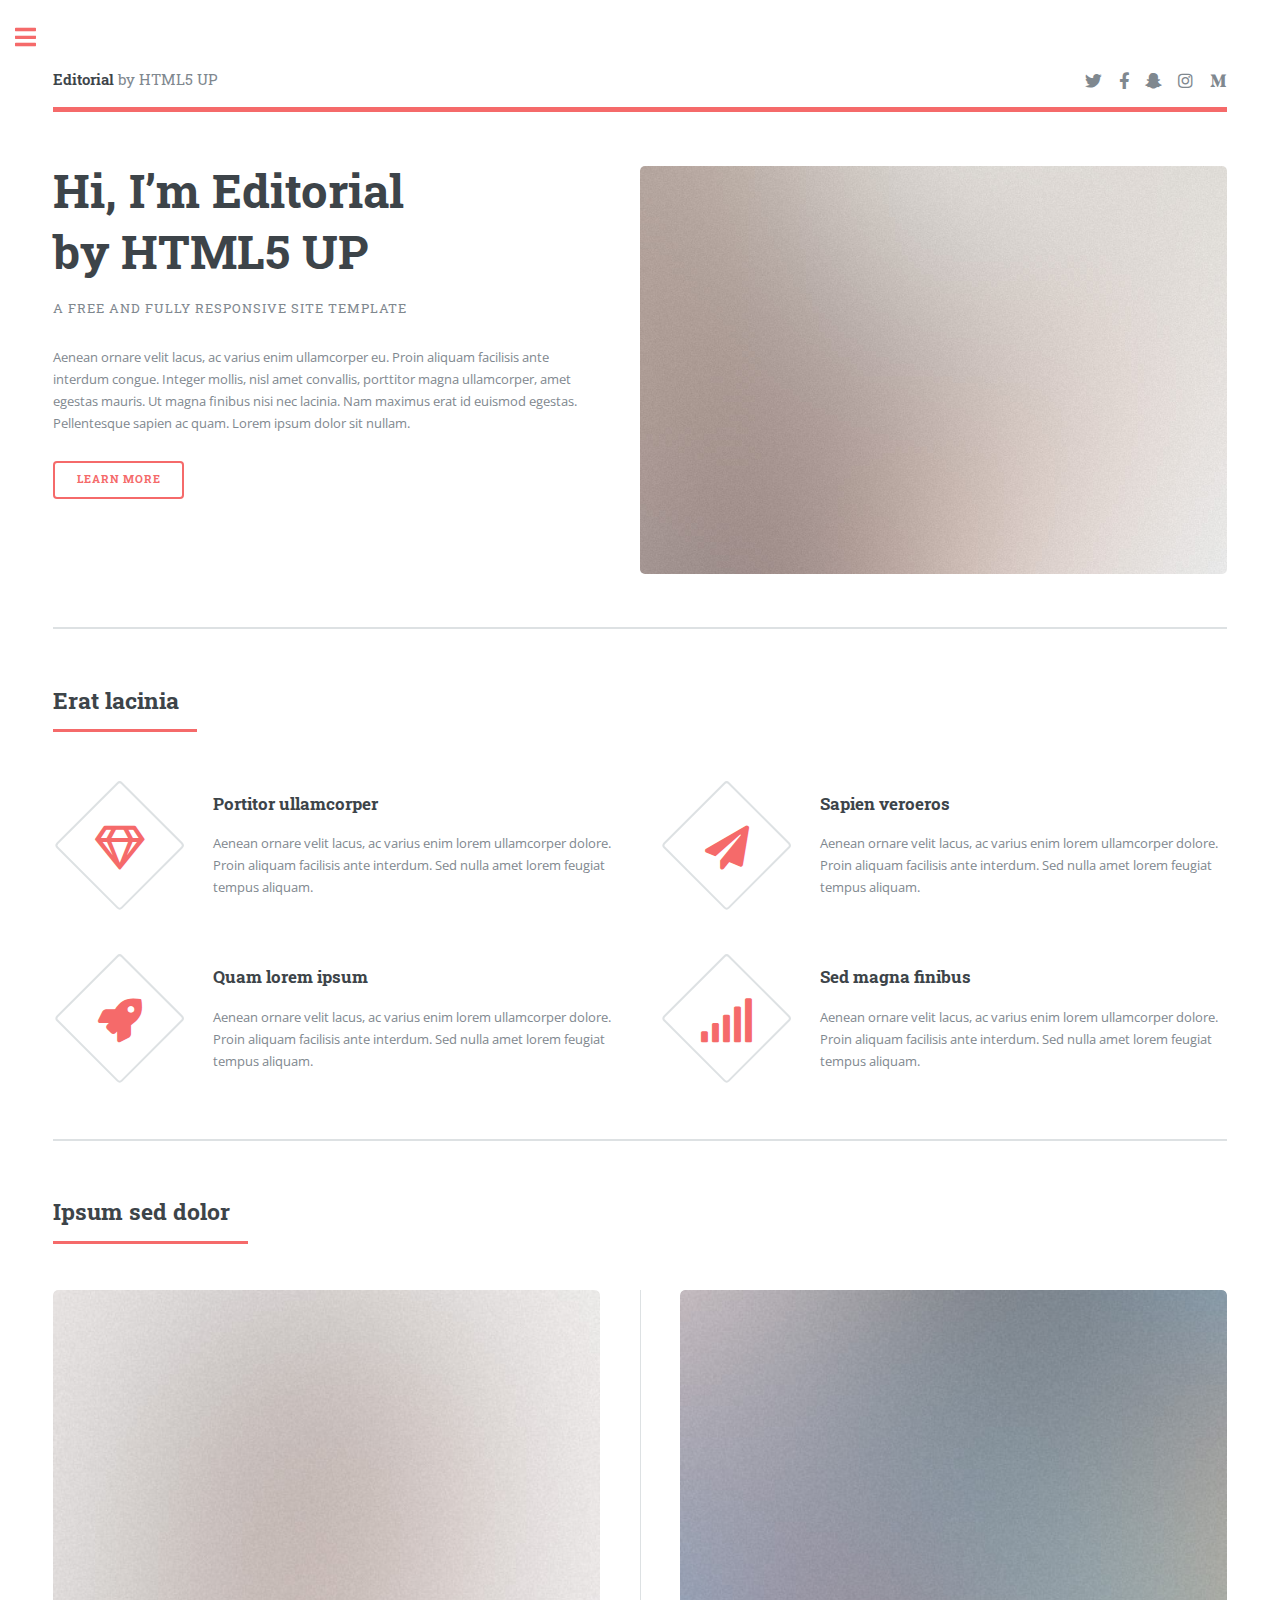
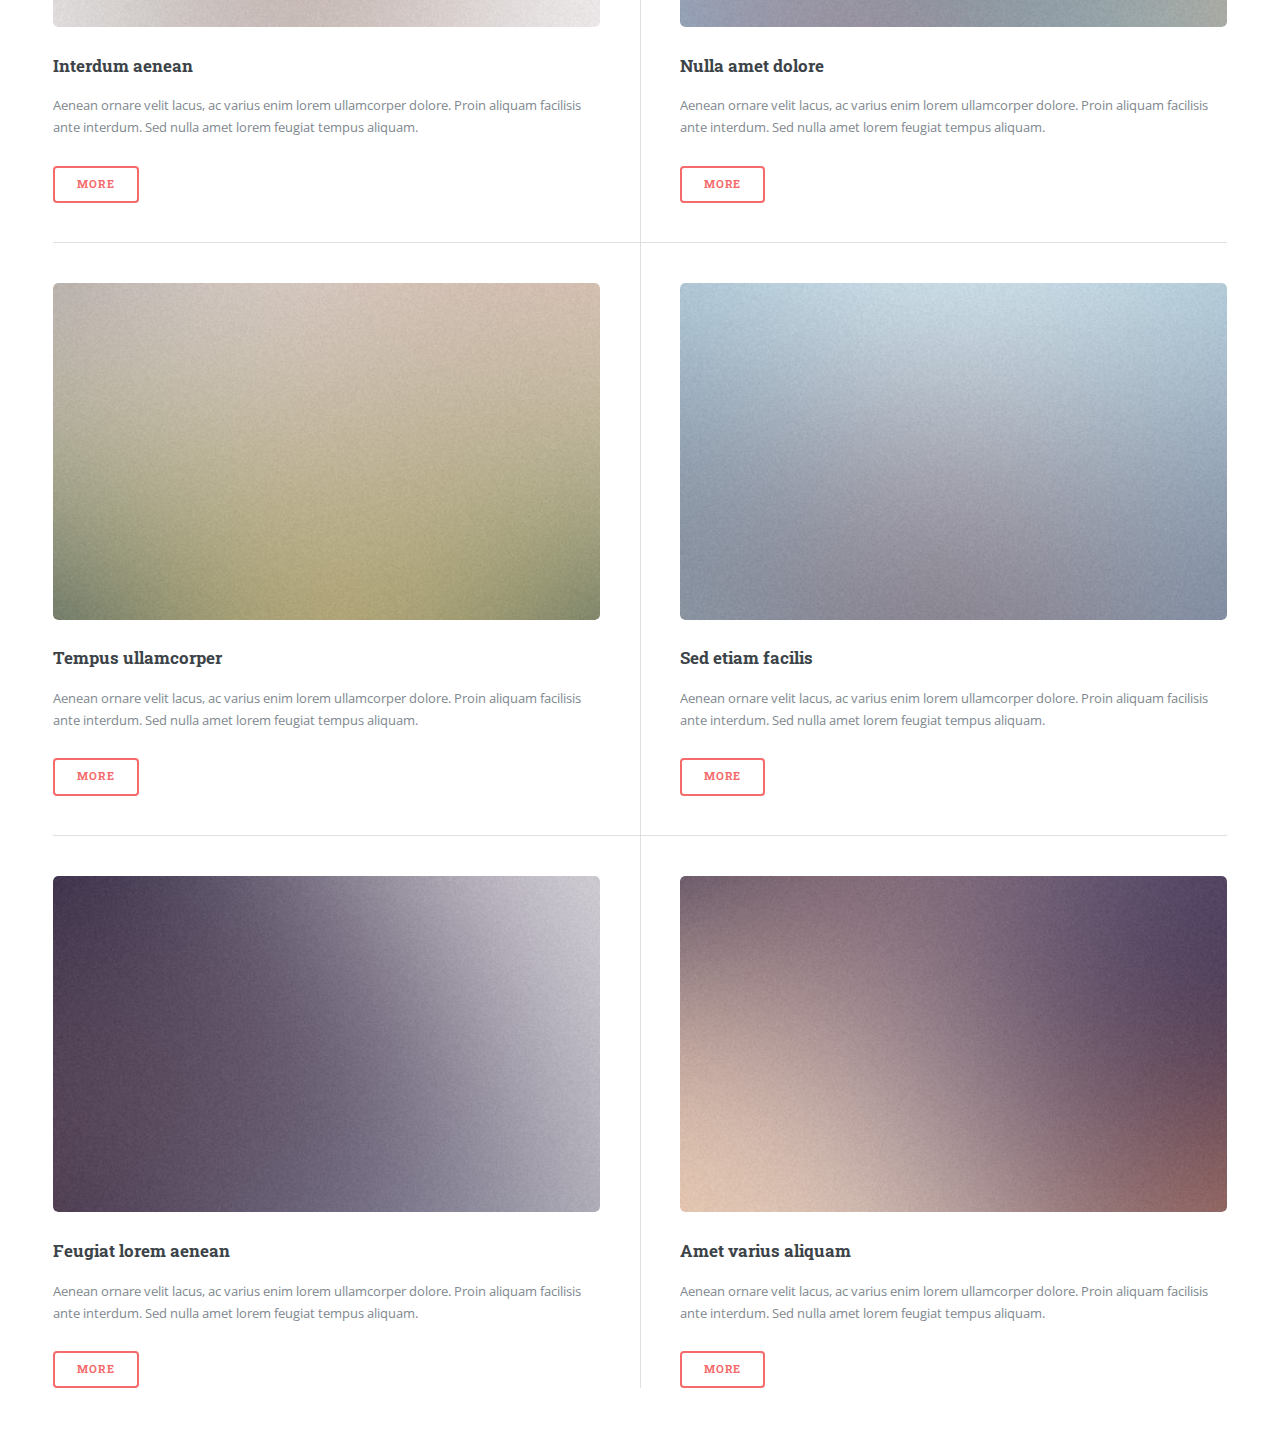
==== index.html @ cfaf55f6 "added base file" ====
<!DOCTYPE HTML>
<!--
	Editorial by HTML5 UP
	html5up.net | @ajlkn
	Free for personal and commercial use under the CCA 3.0 license (html5up.net/license)
-->
<html>
	<head>
		<title>Editorial by HTML5 UP</title>
		<meta charset="utf-8" />
		<meta name="viewport" content="width=device-width, initial-scale=1, user-scalable=no" />
		<link rel="stylesheet" href="assets/css/main.css" />
	</head>
	<body class="is-preload">

		<!-- Wrapper -->
			<div id="wrapper">

				<!-- Main -->
					<div id="main">
						<div class="inner">

							<!-- Header -->
								<header id="header">
									<a href="index.html" class="logo"><strong>Editorial</strong> by HTML5 UP</a>
									<ul class="icons">
										<li><a href="#" class="icon brands fa-twitter"><span class="label">Twitter</span></a></li>
										<li><a href="#" class="icon brands fa-facebook-f"><span class="label">Facebook</span></a></li>
										<li><a href="#" class="icon brands fa-snapchat-ghost"><span class="label">Snapchat</span></a></li>
										<li><a href="#" class="icon brands fa-instagram"><span class="label">Instagram</span></a></li>
										<li><a href="#" class="icon brands fa-medium-m"><span class="label">Medium</span></a></li>
									</ul>
								</header>

							<!-- Banner -->
								<section id="banner">
									<div class="content">
										<header>
											<h1>Hi, I’m Editorial<br />
											by HTML5 UP</h1>
											<p>A free and fully responsive site template</p>
										</header>
										<p>Aenean ornare velit lacus, ac varius enim ullamcorper eu. Proin aliquam facilisis ante interdum congue. Integer mollis, nisl amet convallis, porttitor magna ullamcorper, amet egestas mauris. Ut magna finibus nisi nec lacinia. Nam maximus erat id euismod egestas. Pellentesque sapien ac quam. Lorem ipsum dolor sit nullam.</p>
										<ul class="actions">
											<li><a href="#" class="button big">Learn More</a></li>
										</ul>
									</div>
									<span class="image object">
										<img src="images/pic10.jpg" alt="" />
									</span>
								</section>

							<!-- Section -->
								<section>
									<header class="major">
										<h2>Erat lacinia</h2>
									</header>
									<div class="features">
										<article>
											<span class="icon fa-gem"></span>
											<div class="content">
												<h3>Portitor ullamcorper</h3>
												<p>Aenean ornare velit lacus, ac varius enim lorem ullamcorper dolore. Proin aliquam facilisis ante interdum. Sed nulla amet lorem feugiat tempus aliquam.</p>
											</div>
										</article>
										<article>
											<span class="icon solid fa-paper-plane"></span>
											<div class="content">
												<h3>Sapien veroeros</h3>
												<p>Aenean ornare velit lacus, ac varius enim lorem ullamcorper dolore. Proin aliquam facilisis ante interdum. Sed nulla amet lorem feugiat tempus aliquam.</p>
											</div>
										</article>
										<article>
											<span class="icon solid fa-rocket"></span>
											<div class="content">
												<h3>Quam lorem ipsum</h3>
												<p>Aenean ornare velit lacus, ac varius enim lorem ullamcorper dolore. Proin aliquam facilisis ante interdum. Sed nulla amet lorem feugiat tempus aliquam.</p>
											</div>
										</article>
										<article>
											<span class="icon solid fa-signal"></span>
											<div class="content">
												<h3>Sed magna finibus</h3>
												<p>Aenean ornare velit lacus, ac varius enim lorem ullamcorper dolore. Proin aliquam facilisis ante interdum. Sed nulla amet lorem feugiat tempus aliquam.</p>
											</div>
										</article>
									</div>
								</section>

							<!-- Section -->
								<section>
									<header class="major">
										<h2>Ipsum sed dolor</h2>
									</header>
									<div class="posts">
										<article>
											<a href="#" class="image"><img src="images/pic01.jpg" alt="" /></a>
											<h3>Interdum aenean</h3>
											<p>Aenean ornare velit lacus, ac varius enim lorem ullamcorper dolore. Proin aliquam facilisis ante interdum. Sed nulla amet lorem feugiat tempus aliquam.</p>
											<ul class="actions">
												<li><a href="#" class="button">More</a></li>
											</ul>
										</article>
										<article>
											<a href="#" class="image"><img src="images/pic02.jpg" alt="" /></a>
											<h3>Nulla amet dolore</h3>
											<p>Aenean ornare velit lacus, ac varius enim lorem ullamcorper dolore. Proin aliquam facilisis ante interdum. Sed nulla amet lorem feugiat tempus aliquam.</p>
											<ul class="actions">
												<li><a href="#" class="button">More</a></li>
											</ul>
										</article>
										<article>
											<a href="#" class="image"><img src="images/pic03.jpg" alt="" /></a>
											<h3>Tempus ullamcorper</h3>
											<p>Aenean ornare velit lacus, ac varius enim lorem ullamcorper dolore. Proin aliquam facilisis ante interdum. Sed nulla amet lorem feugiat tempus aliquam.</p>
											<ul class="actions">
												<li><a href="#" class="button">More</a></li>
											</ul>
										</article>
										<article>
											<a href="#" class="image"><img src="images/pic04.jpg" alt="" /></a>
											<h3>Sed etiam facilis</h3>
											<p>Aenean ornare velit lacus, ac varius enim lorem ullamcorper dolore. Proin aliquam facilisis ante interdum. Sed nulla amet lorem feugiat tempus aliquam.</p>
											<ul class="actions">
												<li><a href="#" class="button">More</a></li>
											</ul>
										</article>
										<article>
											<a href="#" class="image"><img src="images/pic05.jpg" alt="" /></a>
											<h3>Feugiat lorem aenean</h3>
											<p>Aenean ornare velit lacus, ac varius enim lorem ullamcorper dolore. Proin aliquam facilisis ante interdum. Sed nulla amet lorem feugiat tempus aliquam.</p>
											<ul class="actions">
												<li><a href="#" class="button">More</a></li>
											</ul>
										</article>
										<article>
											<a href="#" class="image"><img src="images/pic06.jpg" alt="" /></a>
											<h3>Amet varius aliquam</h3>
											<p>Aenean ornare velit lacus, ac varius enim lorem ullamcorper dolore. Proin aliquam facilisis ante interdum. Sed nulla amet lorem feugiat tempus aliquam.</p>
											<ul class="actions">
												<li><a href="#" class="button">More</a></li>
											</ul>
										</article>
									</div>
								</section>

						</div>
					</div>

				<!-- Sidebar -->
					<div id="sidebar">
						<div class="inner">

							<!-- Search -->
								<section id="search" class="alt">
									<form method="post" action="#">
										<input type="text" name="query" id="query" placeholder="Search" />
									</form>
								</section>

							<!-- Menu -->
								<nav id="menu">
									<header class="major">
										<h2>Menu</h2>
									</header>
									<ul>
										<li><a href="index.html">Homepage</a></li>
										<li><a href="generic.html">Generic</a></li>
										<li><a href="elements.html">Elements</a></li>
										<li>
											<span class="opener">Submenu</span>
											<ul>
												<li><a href="#">Lorem Dolor</a></li>
												<li><a href="#">Ipsum Adipiscing</a></li>
												<li><a href="#">Tempus Magna</a></li>
												<li><a href="#">Feugiat Veroeros</a></li>
											</ul>
										</li>
										<li><a href="#">Etiam Dolore</a></li>
										<li><a href="#">Adipiscing</a></li>
										<li>
											<span class="opener">Another Submenu</span>
											<ul>
												<li><a href="#">Lorem Dolor</a></li>
												<li><a href="#">Ipsum Adipiscing</a></li>
												<li><a href="#">Tempus Magna</a></li>
												<li><a href="#">Feugiat Veroeros</a></li>
											</ul>
										</li>
										<li><a href="#">Maximus Erat</a></li>
										<li><a href="#">Sapien Mauris</a></li>
										<li><a href="#">Amet Lacinia</a></li>
									</ul>
								</nav>

							<!-- Section -->
								<section>
									<header class="major">
										<h2>Ante interdum</h2>
									</header>
									<div class="mini-posts">
										<article>
											<a href="#" class="image"><img src="images/pic07.jpg" alt="" /></a>
											<p>Aenean ornare velit lacus, ac varius enim lorem ullamcorper dolore aliquam.</p>
										</article>
										<article>
											<a href="#" class="image"><img src="images/pic08.jpg" alt="" /></a>
											<p>Aenean ornare velit lacus, ac varius enim lorem ullamcorper dolore aliquam.</p>
										</article>
										<article>
											<a href="#" class="image"><img src="images/pic09.jpg" alt="" /></a>
											<p>Aenean ornare velit lacus, ac varius enim lorem ullamcorper dolore aliquam.</p>
										</article>
									</div>
									<ul class="actions">
										<li><a href="#" class="button">More</a></li>
									</ul>
								</section>

							<!-- Section -->
								<section>
									<header class="major">
										<h2>Get in touch</h2>
									</header>
									<p>Sed varius enim lorem ullamcorper dolore aliquam aenean ornare velit lacus, ac varius enim lorem ullamcorper dolore. Proin sed aliquam facilisis ante interdum. Sed nulla amet lorem feugiat tempus aliquam.</p>
									<ul class="contact">
										<li class="icon solid fa-envelope"><a href="#">information@untitled.tld</a></li>
										<li class="icon solid fa-phone">(000) 000-0000</li>
										<li class="icon solid fa-home">1234 Somewhere Road #8254<br />
										Nashville, TN 00000-0000</li>
									</ul>
								</section>

							<!-- Footer -->
								<footer id="footer">
									<p class="copyright">&copy; Untitled. All rights reserved. Demo Images: <a href="https://unsplash.com">Unsplash</a>. Design: <a href="https://html5up.net">HTML5 UP</a>.</p>
								</footer>

						</div>
					</div>

			</div>

		<!-- Scripts -->
			<script src="assets/js/jquery.min.js"></script>
			<script src="assets/js/browser.min.js"></script>
			<script src="assets/js/breakpoints.min.js"></script>
			<script src="assets/js/util.js"></script>
			<script src="assets/js/main.js"></script>

	</body>
</html>
---- assets/css/main.css ----
@import url(fontawesome-all.min.css);
@import url("https://fonts.googleapis.com/css?family=Open+Sans:400,600,400italic,600italic|Roboto+Slab:400,700");
/*
	Editorial by HTML5 UP
	html5up.net | @ajlkn
	Free for personal and commercial use under the CCA 3.0 license (html5up.net/license)
*/
html, body, div, span, applet, object,
iframe, h1, h2, h3, h4, h5, h6, p, blockquote,
pre, a, abbr, acronym, address, big, cite,
code, del, dfn, em, img, ins, kbd, q, s, samp,
small, strike, strong, sub, sup, tt, var, b,
u, i, center, dl, dt, dd, ol, ul, li, fieldset,
form, label, legend, table, caption, tbody,
tfoot, thead, tr, th, td, article, aside,
canvas, details, embed, figure, figcaption,
footer, header, hgroup, menu, nav, output, ruby,
section, summary, time, mark, audio, video {
  margin: 0;
  padding: 0;
  border: 0;
  font-size: 100%;
  font: inherit;
  vertical-align: baseline; }

article, aside, details, figcaption, figure,
footer, header, hgroup, menu, nav, section {
  display: block; }

body {
  line-height: 1; }

ol, ul {
  list-style: none; }

blockquote, q {
  quotes: none; }
  blockquote:before, blockquote:after, q:before, q:after {
    content: '';
    content: none; }

table {
  border-collapse: collapse;
  border-spacing: 0; }

body {
  -webkit-text-size-adjust: none; }

mark {
  background-color: transparent;
  color: inherit; }

input::-moz-focus-inner {
  border: 0;
  padding: 0; }

input, select, textarea {
  -moz-appearance: none;
  -webkit-appearance: none;
  -ms-appearance: none;
  appearance: none; }

/* Basic */
@-ms-viewport {
  width: device-width; }

body {
  -ms-overflow-style: scrollbar; }

@media screen and (max-width: 480px) {
  html, body {
    min-width: 320px; } }

html {
  box-sizing: border-box; }

*, *:before, *:after {
  box-sizing: inherit; }

body {
  background: #ffffff; }
  body.is-preload *, body.is-preload *:before, body.is-preload *:after, body.is-resizing *, body.is-resizing *:before, body.is-resizing *:after {
    -moz-animation: none !important;
    -webkit-animation: none !important;
    -ms-animation: none !important;
    animation: none !important;
    -moz-transition: none !important;
    -webkit-transition: none !important;
    -ms-transition: none !important;
    transition: none !important; }

/* Type */
body, input, select, textarea {
  color: #7f888f;
  font-family: "Open Sans", sans-serif;
  font-size: 13pt;
  font-weight: 400;
  line-height: 1.65; }
  @media screen and (max-width: 1680px) {
    body, input, select, textarea {
      font-size: 11pt; } }
  @media screen and (max-width: 1280px) {
    body, input, select, textarea {
      font-size: 10pt; } }
  @media screen and (max-width: 360px) {
    body, input, select, textarea {
      font-size: 9pt; } }

a {
  -moz-transition: color 0.2s ease-in-out, border-bottom-color 0.2s ease-in-out;
  -webkit-transition: color 0.2s ease-in-out, border-bottom-color 0.2s ease-in-out;
  -ms-transition: color 0.2s ease-in-out, border-bottom-color 0.2s ease-in-out;
  transition: color 0.2s ease-in-out, border-bottom-color 0.2s ease-in-out;
  border-bottom: dotted 1px;
  color: #f56a6a;
  text-decoration: none; }
  a:hover {
    border-bottom-color: #f56a6a;
    color: #f56a6a !important; }
    a:hover strong {
      color: inherit; }

strong, b {
  color: #3d4449;
  font-weight: 600; }

em, i {
  font-style: italic; }

p {
  margin: 0 0 2em 0; }

h1, h2, h3, h4, h5, h6 {
  color: #3d4449;
  font-family: "Roboto Slab", serif;
  font-weight: 700;
  line-height: 1.5;
  margin: 0 0 1em 0; }
  h1 a, h2 a, h3 a, h4 a, h5 a, h6 a {
    color: inherit;
    text-decoration: none;
    border-bottom: 0; }

h1 {
  font-size: 4em;
  margin: 0 0 0.5em 0;
  line-height: 1.3; }

h2 {
  font-size: 1.75em; }

h3 {
  font-size: 1.25em; }

h4 {
  font-size: 1.1em; }

h5 {
  font-size: 0.9em; }

h6 {
  font-size: 0.7em; }

@media screen and (max-width: 1680px) {
  h1 {
    font-size: 3.5em; } }

@media screen and (max-width: 980px) {
  h1 {
    font-size: 3.25em; } }

@media screen and (max-width: 736px) {
  h1 {
    font-size: 2em;
    line-height: 1.4; }
  h2 {
    font-size: 1.5em; } }

sub {
  font-size: 0.8em;
  position: relative;
  top: 0.5em; }

sup {
  font-size: 0.8em;
  position: relative;
  top: -0.5em; }

blockquote {
  border-left: solid 3px rgba(210, 215, 217, 0.75);
  font-style: italic;
  margin: 0 0 2em 0;
  padding: 0.5em 0 0.5em 2em; }

code {
  background: rgba(230, 235, 237, 0.25);
  border-radius: 0.375em;
  border: solid 1px rgba(210, 215, 217, 0.75);
  font-family: "Courier New", monospace;
  font-size: 0.9em;
  margin: 0 0.25em;
  padding: 0.25em 0.65em; }

pre {
  -webkit-overflow-scrolling: touch;
  font-family: "Courier New", monospace;
  font-size: 0.9em;
  margin: 0 0 2em 0; }
  pre code {
    display: block;
    line-height: 1.75;
    padding: 1em 1.5em;
    overflow-x: auto; }

hr {
  border: 0;
  border-bottom: solid 1px rgba(210, 215, 217, 0.75);
  margin: 2em 0; }
  hr.major {
    margin: 3em 0; }

.align-left {
  text-align: left; }

.align-center {
  text-align: center; }

.align-right {
  text-align: right; }

/* Row */
.row {
  display: flex;
  flex-wrap: wrap;
  box-sizing: border-box;
  align-items: stretch; }
  .row > * {
    box-sizing: border-box; }
  .row.gtr-uniform > * > :last-child {
    margin-bottom: 0; }
  .row.aln-left {
    justify-content: flex-start; }
  .row.aln-center {
    justify-content: center; }
  .row.aln-right {
    justify-content: flex-end; }
  .row.aln-top {
    align-items: flex-start; }
  .row.aln-middle {
    align-items: center; }
  .row.aln-bottom {
    align-items: flex-end; }
  .row > .imp {
    order: -1; }
  .row > .col-1 {
    width: 8.33333%; }
  .row > .off-1 {
    margin-left: 8.33333%; }
  .row > .col-2 {
    width: 16.66667%; }
  .row > .off-2 {
    margin-left: 16.66667%; }
  .row > .col-3 {
    width: 25%; }
  .row > .off-3 {
    margin-left: 25%; }
  .row > .col-4 {
    width: 33.33333%; }
  .row > .off-4 {
    margin-left: 33.33333%; }
  .row > .col-5 {
    width: 41.66667%; }
  .row > .off-5 {
    margin-left: 41.66667%; }
  .row > .col-6 {
    width: 50%; }
  .row > .off-6 {
    margin-left: 50%; }
  .row > .col-7 {
    width: 58.33333%; }
  .row > .off-7 {
    margin-left: 58.33333%; }
  .row > .col-8 {
    width: 66.66667%; }
  .row > .off-8 {
    margin-left: 66.66667%; }
  .row > .col-9 {
    width: 75%; }
  .row > .off-9 {
    margin-left: 75%; }
  .row > .col-10 {
    width: 83.33333%; }
  .row > .off-10 {
    margin-left: 83.33333%; }
  .row > .col-11 {
    width: 91.66667%; }
  .row > .off-11 {
    margin-left: 91.66667%; }
  .row > .col-12 {
    width: 100%; }
  .row > .off-12 {
    margin-left: 100%; }
  .row.gtr-0 {
    margin-top: 0;
    margin-left: 0em; }
    .row.gtr-0 > * {
      padding: 0 0 0 0em; }
    .row.gtr-0.gtr-uniform {
      margin-top: 0em; }
      .row.gtr-0.gtr-uniform > * {
        padding-top: 0em; }
  .row.gtr-25 {
    margin-top: 0;
    margin-left: -0.375em; }
    .row.gtr-25 > * {
      padding: 0 0 0 0.375em; }
    .row.gtr-25.gtr-uniform {
      margin-top: -0.375em; }
      .row.gtr-25.gtr-uniform > * {
        padding-top: 0.375em; }
  .row.gtr-50 {
    margin-top: 0;
    margin-left: -0.75em; }
    .row.gtr-50 > * {
      padding: 0 0 0 0.75em; }
    .row.gtr-50.gtr-uniform {
      margin-top: -0.75em; }
      .row.gtr-50.gtr-uniform > * {
        padding-top: 0.75em; }
  .row {
    margin-top: 0;
    margin-left: -1.5em; }
    .row > * {
      padding: 0 0 0 1.5em; }
    .row.gtr-uniform {
      margin-top: -1.5em; }
      .row.gtr-uniform > * {
        padding-top: 1.5em; }
  .row.gtr-150 {
    margin-top: 0;
    margin-left: -2.25em; }
    .row.gtr-150 > * {
      padding: 0 0 0 2.25em; }
    .row.gtr-150.gtr-uniform {
      margin-top: -2.25em; }
      .row.gtr-150.gtr-uniform > * {
        padding-top: 2.25em; }
  .row.gtr-200 {
    margin-top: 0;
    margin-left: -3em; }
    .row.gtr-200 > * {
      padding: 0 0 0 3em; }
    .row.gtr-200.gtr-uniform {
      margin-top: -3em; }
      .row.gtr-200.gtr-uniform > * {
        padding-top: 3em; }
  @media screen and (max-width: 1680px) {
    .row {
      display: flex;
      flex-wrap: wrap;
      box-sizing: border-box;
      align-items: stretch; }
      .row > * {
        box-sizing: border-box; }
      .row.gtr-uniform > * > :last-child {
        margin-bottom: 0; }
      .row.aln-left {
        justify-content: flex-start; }
      .row.aln-center {
        justify-content: center; }
      .row.aln-right {
        justify-content: flex-end; }
      .row.aln-top {
        align-items: flex-start; }
      .row.aln-middle {
        align-items: center; }
      .row.aln-bottom {
        align-items: flex-end; }
      .row > .imp-xlarge {
        order: -1; }
      .row > .col-1-xlarge {
        width: 8.33333%; }
      .row > .off-1-xlarge {
        margin-left: 8.33333%; }
      .row > .col-2-xlarge {
        width: 16.66667%; }
      .row > .off-2-xlarge {
        margin-left: 16.66667%; }
      .row > .col-3-xlarge {
        width: 25%; }
      .row > .off-3-xlarge {
        margin-left: 25%; }
      .row > .col-4-xlarge {
        width: 33.33333%; }
      .row > .off-4-xlarge {
        margin-left: 33.33333%; }
      .row > .col-5-xlarge {
        width: 41.66667%; }
      .row > .off-5-xlarge {
        margin-left: 41.66667%; }
      .row > .col-6-xlarge {
        width: 50%; }
      .row > .off-6-xlarge {
        margin-left: 50%; }
      .row > .col-7-xlarge {
        width: 58.33333%; }
      .row > .off-7-xlarge {
        margin-left: 58.33333%; }
      .row > .col-8-xlarge {
        width: 66.66667%; }
      .row > .off-8-xlarge {
        margin-left: 66.66667%; }
      .row > .col-9-xlarge {
        width: 75%; }
      .row > .off-9-xlarge {
        margin-left: 75%; }
      .row > .col-10-xlarge {
        width: 83.33333%; }
      .row > .off-10-xlarge {
        margin-left: 83.33333%; }
      .row > .col-11-xlarge {
        width: 91.66667%; }
      .row > .off-11-xlarge {
        margin-left: 91.66667%; }
      .row > .col-12-xlarge {
        width: 100%; }
      .row > .off-12-xlarge {
        margin-left: 100%; }
      .row.gtr-0 {
        margin-top: 0;
        margin-left: 0em; }
        .row.gtr-0 > * {
          padding: 0 0 0 0em; }
        .row.gtr-0.gtr-uniform {
          margin-top: 0em; }
          .row.gtr-0.gtr-uniform > * {
            padding-top: 0em; }
      .row.gtr-25 {
        margin-top: 0;
        margin-left: -0.375em; }
        .row.gtr-25 > * {
          padding: 0 0 0 0.375em; }
        .row.gtr-25.gtr-uniform {
          margin-top: -0.375em; }
          .row.gtr-25.gtr-uniform > * {
            padding-top: 0.375em; }
      .row.gtr-50 {
        margin-top: 0;
        margin-left: -0.75em; }
        .row.gtr-50 > * {
          padding: 0 0 0 0.75em; }
        .row.gtr-50.gtr-uniform {
          margin-top: -0.75em; }
          .row.gtr-50.gtr-uniform > * {
            padding-top: 0.75em; }
      .row {
        margin-top: 0;
        margin-left: -1.5em; }
        .row > * {
          padding: 0 0 0 1.5em; }
        .row.gtr-uniform {
          margin-top: -1.5em; }
          .row.gtr-uniform > * {
            padding-top: 1.5em; }
      .row.gtr-150 {
        margin-top: 0;
        margin-left: -2.25em; }
        .row.gtr-150 > * {
          padding: 0 0 0 2.25em; }
        .row.gtr-150.gtr-uniform {
          margin-top: -2.25em; }
          .row.gtr-150.gtr-uniform > * {
            padding-top: 2.25em; }
      .row.gtr-200 {
        margin-top: 0;
        margin-left: -3em; }
        .row.gtr-200 > * {
          padding: 0 0 0 3em; }
        .row.gtr-200.gtr-uniform {
          margin-top: -3em; }
          .row.gtr-200.gtr-uniform > * {
            padding-top: 3em; } }
  @media screen and (max-width: 1280px) {
    .row {
      display: flex;
      flex-wrap: wrap;
      box-sizing: border-box;
      align-items: stretch; }
      .row > * {
        box-sizing: border-box; }
      .row.gtr-uniform > * > :last-child {
        margin-bottom: 0; }
      .row.aln-left {
        justify-content: flex-start; }
      .row.aln-center {
        justify-content: center; }
      .row.aln-right {
        justify-content: flex-end; }
      .row.aln-top {
        align-items: flex-start; }
      .row.aln-middle {
        align-items: center; }
      .row.aln-bottom {
        align-items: flex-end; }
      .row > .imp-large {
        order: -1; }
      .row > .col-1-large {
        width: 8.33333%; }
      .row > .off-1-large {
        margin-left: 8.33333%; }
      .row > .col-2-large {
        width: 16.66667%; }
      .row > .off-2-large {
        margin-left: 16.66667%; }
      .row > .col-3-large {
        width: 25%; }
      .row > .off-3-large {
        margin-left: 25%; }
      .row > .col-4-large {
        width: 33.33333%; }
      .row > .off-4-large {
        margin-left: 33.33333%; }
      .row > .col-5-large {
        width: 41.66667%; }
      .row > .off-5-large {
        margin-left: 41.66667%; }
      .row > .col-6-large {
        width: 50%; }
      .row > .off-6-large {
        margin-left: 50%; }
      .row > .col-7-large {
        width: 58.33333%; }
      .row > .off-7-large {
        margin-left: 58.33333%; }
      .row > .col-8-large {
        width: 66.66667%; }
      .row > .off-8-large {
        margin-left: 66.66667%; }
      .row > .col-9-large {
        width: 75%; }
      .row > .off-9-large {
        margin-left: 75%; }
      .row > .col-10-large {
        width: 83.33333%; }
      .row > .off-10-large {
        margin-left: 83.33333%; }
      .row > .col-11-large {
        width: 91.66667%; }
      .row > .off-11-large {
        margin-left: 91.66667%; }
      .row > .col-12-large {
        width: 100%; }
      .row > .off-12-large {
        margin-left: 100%; }
      .row.gtr-0 {
        margin-top: 0;
        margin-left: 0em; }
        .row.gtr-0 > * {
          padding: 0 0 0 0em; }
        .row.gtr-0.gtr-uniform {
          margin-top: 0em; }
          .row.gtr-0.gtr-uniform > * {
            padding-top: 0em; }
      .row.gtr-25 {
        margin-top: 0;
        margin-left: -0.375em; }
        .row.gtr-25 > * {
          padding: 0 0 0 0.375em; }
        .row.gtr-25.gtr-uniform {
          margin-top: -0.375em; }
          .row.gtr-25.gtr-uniform > * {
            padding-top: 0.375em; }
      .row.gtr-50 {
        margin-top: 0;
        margin-left: -0.75em; }
        .row.gtr-50 > * {
          padding: 0 0 0 0.75em; }
        .row.gtr-50.gtr-uniform {
          margin-top: -0.75em; }
          .row.gtr-50.gtr-uniform > * {
            padding-top: 0.75em; }
      .row {
        margin-top: 0;
        margin-left: -1.5em; }
        .row > * {
          padding: 0 0 0 1.5em; }
        .row.gtr-uniform {
          margin-top: -1.5em; }
          .row.gtr-uniform > * {
            padding-top: 1.5em; }
      .row.gtr-150 {
        margin-top: 0;
        margin-left: -2.25em; }
        .row.gtr-150 > * {
          padding: 0 0 0 2.25em; }
        .row.gtr-150.gtr-uniform {
          margin-top: -2.25em; }
          .row.gtr-150.gtr-uniform > * {
            padding-top: 2.25em; }
      .row.gtr-200 {
        margin-top: 0;
        margin-left: -3em; }
        .row.gtr-200 > * {
          padding: 0 0 0 3em; }
        .row.gtr-200.gtr-uniform {
          margin-top: -3em; }
          .row.gtr-200.gtr-uniform > * {
            padding-top: 3em; } }
  @media screen and (max-width: 980px) {
    .row {
      display: flex;
      flex-wrap: wrap;
      box-sizing: border-box;
      align-items: stretch; }
      .row > * {
        box-sizing: border-box; }
      .row.gtr-uniform > * > :last-child {
        margin-bottom: 0; }
      .row.aln-left {
        justify-content: flex-start; }
      .row.aln-center {
        justify-content: center; }
      .row.aln-right {
        justify-content: flex-end; }
      .row.aln-top {
        align-items: flex-start; }
      .row.aln-middle {
        align-items: center; }
      .row.aln-bottom {
        align-items: flex-end; }
      .row > .imp-medium {
        order: -1; }
      .row > .col-1-medium {
        width: 8.33333%; }
      .row > .off-1-medium {
        margin-left: 8.33333%; }
      .row > .col-2-medium {
        width: 16.66667%; }
      .row > .off-2-medium {
        margin-left: 16.66667%; }
      .row > .col-3-medium {
        width: 25%; }
      .row > .off-3-medium {
        margin-left: 25%; }
      .row > .col-4-medium {
        width: 33.33333%; }
      .row > .off-4-medium {
        margin-left: 33.33333%; }
      .row > .col-5-medium {
        width: 41.66667%; }
      .row > .off-5-medium {
        margin-left: 41.66667%; }
      .row > .col-6-medium {
        width: 50%; }
      .row > .off-6-medium {
        margin-left: 50%; }
      .row > .col-7-medium {
        width: 58.33333%; }
      .row > .off-7-medium {
        margin-left: 58.33333%; }
      .row > .col-8-medium {
        width: 66.66667%; }
      .row > .off-8-medium {
        margin-left: 66.66667%; }
      .row > .col-9-medium {
        width: 75%; }
      .row > .off-9-medium {
        margin-left: 75%; }
      .row > .col-10-medium {
        width: 83.33333%; }
      .row > .off-10-medium {
        margin-left: 83.33333%; }
      .row > .col-11-medium {
        width: 91.66667%; }
      .row > .off-11-medium {
        margin-left: 91.66667%; }
      .row > .col-12-medium {
        width: 100%; }
      .row > .off-12-medium {
        margin-left: 100%; }
      .row.gtr-0 {
        margin-top: 0;
        margin-left: 0em; }
        .row.gtr-0 > * {
          padding: 0 0 0 0em; }
        .row.gtr-0.gtr-uniform {
          margin-top: 0em; }
          .row.gtr-0.gtr-uniform > * {
            padding-top: 0em; }
      .row.gtr-25 {
        margin-top: 0;
        margin-left: -0.375em; }
        .row.gtr-25 > * {
          padding: 0 0 0 0.375em; }
        .row.gtr-25.gtr-uniform {
          margin-top: -0.375em; }
          .row.gtr-25.gtr-uniform > * {
            padding-top: 0.375em; }
      .row.gtr-50 {
        margin-top: 0;
        margin-left: -0.75em; }
        .row.gtr-50 > * {
          padding: 0 0 0 0.75em; }
        .row.gtr-50.gtr-uniform {
          margin-top: -0.75em; }
          .row.gtr-50.gtr-uniform > * {
            padding-top: 0.75em; }
      .row {
        margin-top: 0;
        margin-left: -1.5em; }
        .row > * {
          padding: 0 0 0 1.5em; }
        .row.gtr-uniform {
          margin-top: -1.5em; }
          .row.gtr-uniform > * {
            padding-top: 1.5em; }
      .row.gtr-150 {
        margin-top: 0;
        margin-left: -2.25em; }
        .row.gtr-150 > * {
          padding: 0 0 0 2.25em; }
        .row.gtr-150.gtr-uniform {
          margin-top: -2.25em; }
          .row.gtr-150.gtr-uniform > * {
            padding-top: 2.25em; }
      .row.gtr-200 {
        margin-top: 0;
        margin-left: -3em; }
        .row.gtr-200 > * {
          padding: 0 0 0 3em; }
        .row.gtr-200.gtr-uniform {
          margin-top: -3em; }
          .row.gtr-200.gtr-uniform > * {
            padding-top: 3em; } }
  @media screen and (max-width: 736px) {
    .row {
      display: flex;
      flex-wrap: wrap;
      box-sizing: border-box;
      align-items: stretch; }
      .row > * {
        box-sizing: border-box; }
      .row.gtr-uniform > * > :last-child {
        margin-bottom: 0; }
      .row.aln-left {
        justify-content: flex-start; }
      .row.aln-center {
        justify-content: center; }
      .row.aln-right {
        justify-content: flex-end; }
      .row.aln-top {
        align-items: flex-start; }
      .row.aln-middle {
        align-items: center; }
      .row.aln-bottom {
        align-items: flex-end; }
      .row > .imp-small {
        order: -1; }
      .row > .col-1-small {
        width: 8.33333%; }
      .row > .off-1-small {
        margin-left: 8.33333%; }
      .row > .col-2-small {
        width: 16.66667%; }
      .row > .off-2-small {
        margin-left: 16.66667%; }
      .row > .col-3-small {
        width: 25%; }
      .row > .off-3-small {
        margin-left: 25%; }
      .row > .col-4-small {
        width: 33.33333%; }
      .row > .off-4-small {
        margin-left: 33.33333%; }
      .row > .col-5-small {
        width: 41.66667%; }
      .row > .off-5-small {
        margin-left: 41.66667%; }
      .row > .col-6-small {
        width: 50%; }
      .row > .off-6-small {
        margin-left: 50%; }
      .row > .col-7-small {
        width: 58.33333%; }
      .row > .off-7-small {
        margin-left: 58.33333%; }
      .row > .col-8-small {
        width: 66.66667%; }
      .row > .off-8-small {
        margin-left: 66.66667%; }
      .row > .col-9-small {
        width: 75%; }
      .row > .off-9-small {
        margin-left: 75%; }
      .row > .col-10-small {
        width: 83.33333%; }
      .row > .off-10-small {
        margin-left: 83.33333%; }
      .row > .col-11-small {
        width: 91.66667%; }
      .row > .off-11-small {
        margin-left: 91.66667%; }
      .row > .col-12-small {
        width: 100%; }
      .row > .off-12-small {
        margin-left: 100%; }
      .row.gtr-0 {
        margin-top: 0;
        margin-left: 0em; }
        .row.gtr-0 > * {
          padding: 0 0 0 0em; }
        .row.gtr-0.gtr-uniform {
          margin-top: 0em; }
          .row.gtr-0.gtr-uniform > * {
            padding-top: 0em; }
      .row.gtr-25 {
        margin-top: 0;
        margin-left: -0.375em; }
        .row.gtr-25 > * {
          padding: 0 0 0 0.375em; }
        .row.gtr-25.gtr-uniform {
          margin-top: -0.375em; }
          .row.gtr-25.gtr-uniform > * {
            padding-top: 0.375em; }
      .row.gtr-50 {
        margin-top: 0;
        margin-left: -0.75em; }
        .row.gtr-50 > * {
          padding: 0 0 0 0.75em; }
        .row.gtr-50.gtr-uniform {
          margin-top: -0.75em; }
          .row.gtr-50.gtr-uniform > * {
            padding-top: 0.75em; }
      .row {
        margin-top: 0;
        margin-left: -1.5em; }
        .row > * {
          padding: 0 0 0 1.5em; }
        .row.gtr-uniform {
          margin-top: -1.5em; }
          .row.gtr-uniform > * {
            padding-top: 1.5em; }
      .row.gtr-150 {
        margin-top: 0;
        margin-left: -2.25em; }
        .row.gtr-150 > * {
          padding: 0 0 0 2.25em; }
        .row.gtr-150.gtr-uniform {
          margin-top: -2.25em; }
          .row.gtr-150.gtr-uniform > * {
            padding-top: 2.25em; }
      .row.gtr-200 {
        margin-top: 0;
        margin-left: -3em; }
        .row.gtr-200 > * {
          padding: 0 0 0 3em; }
        .row.gtr-200.gtr-uniform {
          margin-top: -3em; }
          .row.gtr-200.gtr-uniform > * {
            padding-top: 3em; } }
  @media screen and (max-width: 480px) {
    .row {
      display: flex;
      flex-wrap: wrap;
      box-sizing: border-box;
      align-items: stretch; }
      .row > * {
        box-sizing: border-box; }
      .row.gtr-uniform > * > :last-child {
        margin-bottom: 0; }
      .row.aln-left {
        justify-content: flex-start; }
      .row.aln-center {
        justify-content: center; }
      .row.aln-right {
        justify-content: flex-end; }
      .row.aln-top {
        align-items: flex-start; }
      .row.aln-middle {
        align-items: center; }
      .row.aln-bottom {
        align-items: flex-end; }
      .row > .imp-xsmall {
        order: -1; }
      .row > .col-1-xsmall {
        width: 8.33333%; }
      .row > .off-1-xsmall {
        margin-left: 8.33333%; }
      .row > .col-2-xsmall {
        width: 16.66667%; }
      .row > .off-2-xsmall {
        margin-left: 16.66667%; }
      .row > .col-3-xsmall {
        width: 25%; }
      .row > .off-3-xsmall {
        margin-left: 25%; }
      .row > .col-4-xsmall {
        width: 33.33333%; }
      .row > .off-4-xsmall {
        margin-left: 33.33333%; }
      .row > .col-5-xsmall {
        width: 41.66667%; }
      .row > .off-5-xsmall {
        margin-left: 41.66667%; }
      .row > .col-6-xsmall {
        width: 50%; }
      .row > .off-6-xsmall {
        margin-left: 50%; }
      .row > .col-7-xsmall {
        width: 58.33333%; }
      .row > .off-7-xsmall {
        margin-left: 58.33333%; }
      .row > .col-8-xsmall {
        width: 66.66667%; }
      .row > .off-8-xsmall {
        margin-left: 66.66667%; }
      .row > .col-9-xsmall {
        width: 75%; }
      .row > .off-9-xsmall {
        margin-left: 75%; }
      .row > .col-10-xsmall {
        width: 83.33333%; }
      .row > .off-10-xsmall {
        margin-left: 83.33333%; }
      .row > .col-11-xsmall {
        width: 91.66667%; }
      .row > .off-11-xsmall {
        margin-left: 91.66667%; }
      .row > .col-12-xsmall {
        width: 100%; }
      .row > .off-12-xsmall {
        margin-left: 100%; }
      .row.gtr-0 {
        margin-top: 0;
        margin-left: 0em; }
        .row.gtr-0 > * {
          padding: 0 0 0 0em; }
        .row.gtr-0.gtr-uniform {
          margin-top: 0em; }
          .row.gtr-0.gtr-uniform > * {
            padding-top: 0em; }
      .row.gtr-25 {
        margin-top: 0;
        margin-left: -0.375em; }
        .row.gtr-25 > * {
          padding: 0 0 0 0.375em; }
        .row.gtr-25.gtr-uniform {
          margin-top: -0.375em; }
          .row.gtr-25.gtr-uniform > * {
            padding-top: 0.375em; }
      .row.gtr-50 {
        margin-top: 0;
        margin-left: -0.75em; }
        .row.gtr-50 > * {
          padding: 0 0 0 0.75em; }
        .row.gtr-50.gtr-uniform {
          margin-top: -0.75em; }
          .row.gtr-50.gtr-uniform > * {
            padding-top: 0.75em; }
      .row {
        margin-top: 0;
        margin-left: -1.5em; }
        .row > * {
          padding: 0 0 0 1.5em; }
        .row.gtr-uniform {
          margin-top: -1.5em; }
          .row.gtr-uniform > * {
            padding-top: 1.5em; }
      .row.gtr-150 {
        margin-top: 0;
        margin-left: -2.25em; }
        .row.gtr-150 > * {
          padding: 0 0 0 2.25em; }
        .row.gtr-150.gtr-uniform {
          margin-top: -2.25em; }
          .row.gtr-150.gtr-uniform > * {
            padding-top: 2.25em; }
      .row.gtr-200 {
        margin-top: 0;
        margin-left: -3em; }
        .row.gtr-200 > * {
          padding: 0 0 0 3em; }
        .row.gtr-200.gtr-uniform {
          margin-top: -3em; }
          .row.gtr-200.gtr-uniform > * {
            padding-top: 3em; } }

/* Section/Article */
section.special, article.special {
  text-align: center; }

header p {
  font-family: "Roboto Slab", serif;
  font-size: 1em;
  font-weight: 400;
  letter-spacing: 0.075em;
  margin-top: -0.5em;
  text-transform: uppercase; }

header.major > :last-child {
  border-bottom: solid 3px #f56a6a;
  display: inline-block;
  margin: 0 0 2em 0;
  padding: 0 0.75em 0.5em 0; }

header.main > :last-child {
  margin: 0 0 1em 0; }

/* Form */
form {
  margin: 0 0 2em 0; }

label {
  color: #3d4449;
  display: block;
  font-size: 0.9em;
  font-weight: 600;
  margin: 0 0 1em 0; }

input[type="text"],
input[type="password"],
input[type="email"],
input[type="tel"],
input[type="search"],
input[type="url"],
select,
textarea {
  -moz-appearance: none;
  -webkit-appearance: none;
  -ms-appearance: none;
  appearance: none;
  background: #ffffff;
  border-radius: 0.375em;
  border: none;
  border: solid 1px rgba(210, 215, 217, 0.75);
  color: inherit;
  display: block;
  outline: 0;
  padding: 0 1em;
  text-decoration: none;
  width: 100%; }
  input[type="text"]:invalid,
  input[type="password"]:invalid,
  input[type="email"]:invalid,
  input[type="tel"]:invalid,
  input[type="search"]:invalid,
  input[type="url"]:invalid,
  select:invalid,
  textarea:invalid {
    box-shadow: none; }
  input[type="text"]:focus,
  input[type="password"]:focus,
  input[type="email"]:focus,
  input[type="tel"]:focus,
  input[type="search"]:focus,
  input[type="url"]:focus,
  select:focus,
  textarea:focus {
    border-color: #f56a6a;
    box-shadow: 0 0 0 1px #f56a6a; }

select {
  background-image: url("data:image/svg+xml;charset=utf8,%3Csvg xmlns='http://www.w3.org/2000/svg' width='40' height='40' preserveAspectRatio='none' viewBox='0 0 40 40'%3E%3Cpath d='M9.4,12.3l10.4,10.4l10.4-10.4c0.2-0.2,0.5-0.4,0.9-0.4c0.3,0,0.6,0.1,0.9,0.4l3.3,3.3c0.2,0.2,0.4,0.5,0.4,0.9 c0,0.4-0.1,0.6-0.4,0.9L20.7,31.9c-0.2,0.2-0.5,0.4-0.9,0.4c-0.3,0-0.6-0.1-0.9-0.4L4.3,17.3c-0.2-0.2-0.4-0.5-0.4-0.9 c0-0.4,0.1-0.6,0.4-0.9l3.3-3.3c0.2-0.2,0.5-0.4,0.9-0.4S9.1,12.1,9.4,12.3z' fill='rgba(210, 215, 217, 0.75)' /%3E%3C/svg%3E");
  background-size: 1.25em;
  background-repeat: no-repeat;
  background-position: calc(100% - 1em) center;
  height: 2.75em;
  padding-right: 2.75em;
  text-overflow: ellipsis; }
  select option {
    color: #3d4449;
    background: #ffffff; }
  select:focus::-ms-value {
    background-color: transparent; }
  select::-ms-expand {
    display: none; }

input[type="text"],
input[type="password"],
input[type="email"],
input[type="tel"],
input[type="search"],
input[type="url"],
select {
  height: 2.75em; }

textarea {
  padding: 0.75em 1em; }

input[type="checkbox"],
input[type="radio"] {
  -moz-appearance: none;
  -webkit-appearance: none;
  -ms-appearance: none;
  appearance: none;
  display: block;
  float: left;
  margin-right: -2em;
  opacity: 0;
  width: 1em;
  z-index: -1; }
  input[type="checkbox"] + label,
  input[type="radio"] + label {
    text-decoration: none;
    color: #7f888f;
    cursor: pointer;
    display: inline-block;
    font-size: 1em;
    font-weight: 400;
    padding-left: 2.4em;
    padding-right: 0.75em;
    position: relative; }
    input[type="checkbox"] + label:before,
    input[type="radio"] + label:before {
      -moz-osx-font-smoothing: grayscale;
      -webkit-font-smoothing: antialiased;
      display: inline-block;
      font-style: normal;
      font-variant: normal;
      text-rendering: auto;
      line-height: 1;
      text-transform: none !important;
      font-family: 'Font Awesome 5 Free';
      font-weight: 900; }
    input[type="checkbox"] + label:before,
    input[type="radio"] + label:before {
      background: #ffffff;
      border-radius: 0.375em;
      border: solid 1px rgba(210, 215, 217, 0.75);
      content: '';
      display: inline-block;
      font-size: 0.8em;
      height: 2.0625em;
      left: 0;
      line-height: 2.0625em;
      position: absolute;
      text-align: center;
      top: 0;
      width: 2.0625em; }
  input[type="checkbox"]:checked + label:before,
  input[type="radio"]:checked + label:before {
    background: #3d4449;
    border-color: #3d4449;
    color: #ffffff;
    content: '\f00c'; }
  input[type="checkbox"]:focus + label:before,
  input[type="radio"]:focus + label:before {
    border-color: #f56a6a;
    box-shadow: 0 0 0 1px #f56a6a; }

input[type="checkbox"] + label:before {
  border-radius: 0.375em; }

input[type="radio"] + label:before {
  border-radius: 100%; }

::-webkit-input-placeholder {
  color: #9fa3a6 !important;
  opacity: 1.0; }

:-moz-placeholder {
  color: #9fa3a6 !important;
  opacity: 1.0; }

::-moz-placeholder {
  color: #9fa3a6 !important;
  opacity: 1.0; }

:-ms-input-placeholder {
  color: #9fa3a6 !important;
  opacity: 1.0; }

/* Box */
.box {
  border-radius: 0.375em;
  border: solid 1px rgba(210, 215, 217, 0.75);
  margin-bottom: 2em;
  padding: 1.5em; }
  .box > :last-child,
  .box > :last-child > :last-child,
  .box > :last-child > :last-child > :last-child {
    margin-bottom: 0; }
  .box.alt {
    border: 0;
    border-radius: 0;
    padding: 0; }

/* Icon */
.icon {
  text-decoration: none;
  border-bottom: none;
  position: relative; }
  .icon:before {
    -moz-osx-font-smoothing: grayscale;
    -webkit-font-smoothing: antialiased;
    display: inline-block;
    font-style: normal;
    font-variant: normal;
    text-rendering: auto;
    line-height: 1;
    text-transform: none !important;
    font-family: 'Font Awesome 5 Free';
    font-weight: 400; }
  .icon > .label {
    display: none; }
  .icon:before {
    line-height: inherit; }
  .icon.solid:before {
    font-weight: 900; }
  .icon.brands:before {
    font-family: 'Font Awesome 5 Brands'; }

/* Image */
.image {
  border-radius: 0.375em;
  border: 0;
  display: inline-block;
  position: relative; }
  .image img {
    border-radius: 0.375em;
    display: block; }
  .image.left, .image.right {
    max-width: 40%; }
    .image.left img, .image.right img {
      width: 100%; }
  .image.left {
    float: left;
    padding: 0 1.5em 1em 0;
    top: 0.25em; }
  .image.right {
    float: right;
    padding: 0 0 1em 1.5em;
    top: 0.25em; }
  .image.fit {
    display: block;
    margin: 0 0 2em 0;
    width: 100%; }
    .image.fit img {
      width: 100%; }
  .image.main {
    display: block;
    margin: 0 0 3em 0;
    width: 100%; }
    .image.main img {
      width: 100%; }

a.image {
  overflow: hidden; }
  a.image img {
    -moz-transition: -moz-transform 0.2s ease;
    -webkit-transition: -webkit-transform 0.2s ease;
    -ms-transition: -ms-transform 0.2s ease;
    transition: transform 0.2s ease; }
  a.image:hover img {
    -moz-transform: scale(1.075);
    -webkit-transform: scale(1.075);
    -ms-transform: scale(1.075);
    transform: scale(1.075); }

/* List */
ol {
  list-style: decimal;
  margin: 0 0 2em 0;
  padding-left: 1.25em; }
  ol li {
    padding-left: 0.25em; }

ul {
  list-style: disc;
  margin: 0 0 2em 0;
  padding-left: 1em; }
  ul li {
    padding-left: 0.5em; }
  ul.alt {
    list-style: none;
    padding-left: 0; }
    ul.alt li {
      border-top: solid 1px rgba(210, 215, 217, 0.75);
      padding: 0.5em 0; }
      ul.alt li:first-child {
        border-top: 0;
        padding-top: 0; }

dl {
  margin: 0 0 2em 0; }
  dl dt {
    display: block;
    font-weight: 600;
    margin: 0 0 1em 0; }
  dl dd {
    margin-left: 2em; }

/* Actions */
ul.actions {
  display: -moz-flex;
  display: -webkit-flex;
  display: -ms-flex;
  display: flex;
  cursor: default;
  list-style: none;
  margin-left: -1em;
  padding-left: 0; }
  ul.actions li {
    padding: 0 0 0 1em;
    vertical-align: middle; }
  ul.actions.special {
    -moz-justify-content: center;
    -webkit-justify-content: center;
    -ms-justify-content: center;
    justify-content: center;
    width: 100%;
    margin-left: 0; }
    ul.actions.special li:first-child {
      padding-left: 0; }
  ul.actions.stacked {
    -moz-flex-direction: column;
    -webkit-flex-direction: column;
    -ms-flex-direction: column;
    flex-direction: column;
    margin-left: 0; }
    ul.actions.stacked li {
      padding: 1.3em 0 0 0; }
      ul.actions.stacked li:first-child {
        padding-top: 0; }
  ul.actions.fit {
    width: calc(100% + 1em); }
    ul.actions.fit li {
      -moz-flex-grow: 1;
      -webkit-flex-grow: 1;
      -ms-flex-grow: 1;
      flex-grow: 1;
      -moz-flex-shrink: 1;
      -webkit-flex-shrink: 1;
      -ms-flex-shrink: 1;
      flex-shrink: 1;
      width: 100%; }
      ul.actions.fit li > * {
        width: 100%; }
    ul.actions.fit.stacked {
      width: 100%; }

/* Icons */
ul.icons {
  cursor: default;
  list-style: none;
  padding-left: 0; }
  ul.icons li {
    display: inline-block;
    padding: 0 1em 0 0; }
    ul.icons li:last-child {
      padding-right: 0; }
    ul.icons li .icon {
      color: inherit; }
      ul.icons li .icon:before {
        font-size: 1.25em; }

/* Contact */
ul.contact {
  list-style: none;
  padding: 0; }
  ul.contact li {
    text-decoration: none;
    border-top: solid 1px rgba(210, 215, 217, 0.75);
    margin: 1.5em 0 0 0;
    padding: 1.5em 0 0 3em;
    position: relative; }
    ul.contact li:before {
      -moz-osx-font-smoothing: grayscale;
      -webkit-font-smoothing: antialiased;
      display: inline-block;
      font-style: normal;
      font-variant: normal;
      text-rendering: auto;
      line-height: 1;
      text-transform: none !important;
      font-family: 'Font Awesome 5 Free';
      font-weight: 400; }
    ul.contact li:before {
      color: #f56a6a;
      display: inline-block;
      font-size: 1.5em;
      height: 1.125em;
      left: 0;
      line-height: 1.125em;
      position: absolute;
      text-align: center;
      top: 1em;
      width: 1.5em; }
    ul.contact li:first-child {
      border-top: 0;
      margin-top: 0;
      padding-top: 0; }
      ul.contact li:first-child:before {
        top: 0; }
    ul.contact li a {
      color: inherit; }

/* Pagination */
ul.pagination {
  cursor: default;
  list-style: none;
  padding-left: 0; }
  ul.pagination li {
    display: inline-block;
    padding-left: 0;
    vertical-align: middle; }
    ul.pagination li > .page {
      -moz-transition: background-color 0.2s ease-in-out, color 0.2s ease-in-out;
      -webkit-transition: background-color 0.2s ease-in-out, color 0.2s ease-in-out;
      -ms-transition: background-color 0.2s ease-in-out, color 0.2s ease-in-out;
      transition: background-color 0.2s ease-in-out, color 0.2s ease-in-out;
      border-bottom: 0;
      border-radius: 0.375em;
      display: inline-block;
      font-size: 0.8em;
      font-weight: 600;
      height: 2em;
      line-height: 2em;
      margin: 0 0.125em;
      min-width: 2em;
      padding: 0 0.5em;
      text-align: center; }
      ul.pagination li > .page.active {
        background-color: #f56a6a;
        color: #ffffff !important; }
        ul.pagination li > .page.active:hover {
          background-color: #f67878; }
        ul.pagination li > .page.active:active {
          background-color: #f45c5c; }
    ul.pagination li:first-child {
      padding-right: 0.75em; }
    ul.pagination li:last-child {
      padding-left: 0.75em; }
  @media screen and (max-width: 480px) {
    ul.pagination li:nth-child(n+2):nth-last-child(n+2) {
      display: none; }
    ul.pagination li:first-child {
      padding-right: 0; } }

/* Table */
.table-wrapper {
  -webkit-overflow-scrolling: touch;
  overflow-x: auto; }

table {
  margin: 0 0 2em 0;
  width: 100%; }
  table tbody tr {
    border: solid 1px rgba(210, 215, 217, 0.75);
    border-left: 0;
    border-right: 0; }
    table tbody tr:nth-child(2n + 1) {
      background-color: rgba(230, 235, 237, 0.25); }
  table td {
    padding: 0.75em 0.75em; }
  table th {
    color: #3d4449;
    font-size: 0.9em;
    font-weight: 600;
    padding: 0 0.75em 0.75em 0.75em;
    text-align: left; }
  table thead {
    border-bottom: solid 2px rgba(210, 215, 217, 0.75); }
  table tfoot {
    border-top: solid 2px rgba(210, 215, 217, 0.75); }
  table.alt {
    border-collapse: separate; }
    table.alt tbody tr td {
      border: solid 1px rgba(210, 215, 217, 0.75);
      border-left-width: 0;
      border-top-width: 0; }
      table.alt tbody tr td:first-child {
        border-left-width: 1px; }
    table.alt tbody tr:first-child td {
      border-top-width: 1px; }
    table.alt thead {
      border-bottom: 0; }
    table.alt tfoot {
      border-top: 0; }

/* Button */
input[type="submit"],
input[type="reset"],
input[type="button"],
button,
.button {
  -moz-appearance: none;
  -webkit-appearance: none;
  -ms-appearance: none;
  appearance: none;
  -moz-transition: background-color 0.2s ease-in-out, color 0.2s ease-in-out;
  -webkit-transition: background-color 0.2s ease-in-out, color 0.2s ease-in-out;
  -ms-transition: background-color 0.2s ease-in-out, color 0.2s ease-in-out;
  transition: background-color 0.2s ease-in-out, color 0.2s ease-in-out;
  background-color: transparent;
  border-radius: 0.375em;
  border: 0;
  box-shadow: inset 0 0 0 2px #f56a6a;
  color: #f56a6a !important;
  cursor: pointer;
  display: inline-block;
  font-family: "Roboto Slab", serif;
  font-size: 0.8em;
  font-weight: 700;
  height: 3.5em;
  letter-spacing: 0.075em;
  line-height: 3.5em;
  padding: 0 2.25em;
  text-align: center;
  text-decoration: none;
  text-transform: uppercase;
  white-space: nowrap; }
  input[type="submit"]:hover,
  input[type="reset"]:hover,
  input[type="button"]:hover,
  button:hover,
  .button:hover {
    background-color: rgba(245, 106, 106, 0.05); }
  input[type="submit"]:active,
  input[type="reset"]:active,
  input[type="button"]:active,
  button:active,
  .button:active {
    background-color: rgba(245, 106, 106, 0.15); }
  input[type="submit"].icon:before,
  input[type="reset"].icon:before,
  input[type="button"].icon:before,
  button.icon:before,
  .button.icon:before {
    margin-right: 0.5em; }
  input[type="submit"].fit,
  input[type="reset"].fit,
  input[type="button"].fit,
  button.fit,
  .button.fit {
    width: 100%; }
  input[type="submit"].small,
  input[type="reset"].small,
  input[type="button"].small,
  button.small,
  .button.small {
    font-size: 0.6em; }
  input[type="submit"].large,
  input[type="reset"].large,
  input[type="button"].large,
  button.large,
  .button.large {
    font-size: 1em;
    height: 3.65em;
    line-height: 3.65em; }
  input[type="submit"].primary,
  input[type="reset"].primary,
  input[type="button"].primary,
  button.primary,
  .button.primary {
    background-color: #f56a6a;
    box-shadow: none;
    color: #ffffff !important; }
    input[type="submit"].primary:hover,
    input[type="reset"].primary:hover,
    input[type="button"].primary:hover,
    button.primary:hover,
    .button.primary:hover {
      background-color: #f67878; }
    input[type="submit"].primary:active,
    input[type="reset"].primary:active,
    input[type="button"].primary:active,
    button.primary:active,
    .button.primary:active {
      background-color: #f45c5c; }
  input[type="submit"].disabled, input[type="submit"]:disabled,
  input[type="reset"].disabled,
  input[type="reset"]:disabled,
  input[type="button"].disabled,
  input[type="button"]:disabled,
  button.disabled,
  button:disabled,
  .button.disabled,
  .button:disabled {
    pointer-events: none;
    opacity: 0.25; }

/* Mini Posts */
.mini-posts article {
  border-top: solid 1px rgba(210, 215, 217, 0.75);
  margin-top: 2em;
  padding-top: 2em; }
  .mini-posts article .image {
    display: block;
    margin: 0 0 1.5em 0; }
    .mini-posts article .image img {
      display: block;
      width: 100%; }
  .mini-posts article:first-child {
    border-top: 0;
    margin-top: 0;
    padding-top: 0; }

/* Features */
.features {
  display: -moz-flex;
  display: -webkit-flex;
  display: -ms-flex;
  display: flex;
  -moz-flex-wrap: wrap;
  -webkit-flex-wrap: wrap;
  -ms-flex-wrap: wrap;
  flex-wrap: wrap;
  margin: 0 0 2em -3em;
  width: calc(100% + 3em); }
  .features article {
    -moz-align-items: center;
    -webkit-align-items: center;
    -ms-align-items: center;
    align-items: center;
    display: -moz-flex;
    display: -webkit-flex;
    display: -ms-flex;
    display: flex;
    margin: 0 0 3em 3em;
    position: relative;
    width: calc(50% - 3em); }
    .features article:nth-child(2n - 1) {
      margin-right: 1.5em; }
    .features article:nth-child(2n) {
      margin-left: 1.5em; }
    .features article:nth-last-child(1), .features article:nth-last-child(2) {
      margin-bottom: 0; }
    .features article .icon {
      -moz-flex-grow: 0;
      -webkit-flex-grow: 0;
      -ms-flex-grow: 0;
      flex-grow: 0;
      -moz-flex-shrink: 0;
      -webkit-flex-shrink: 0;
      -ms-flex-shrink: 0;
      flex-shrink: 0;
      display: block;
      height: 10em;
      line-height: 10em;
      margin: 0 2em 0 0;
      text-align: center;
      width: 10em; }
      .features article .icon:before {
        color: #f56a6a;
        font-size: 2.75rem;
        position: relative;
        top: 0.05em; }
      .features article .icon:after {
        -moz-transform: rotate(45deg);
        -webkit-transform: rotate(45deg);
        -ms-transform: rotate(45deg);
        transform: rotate(45deg);
        border-radius: 0.25rem;
        border: solid 2px rgba(210, 215, 217, 0.75);
        content: '';
        display: block;
        height: 7em;
        left: 50%;
        margin: -3.5em 0 0 -3.5em;
        position: absolute;
        top: 50%;
        width: 7em; }
    .features article .content {
      -moz-flex-grow: 1;
      -webkit-flex-grow: 1;
      -ms-flex-grow: 1;
      flex-grow: 1;
      -moz-flex-shrink: 1;
      -webkit-flex-shrink: 1;
      -ms-flex-shrink: 1;
      flex-shrink: 1;
      width: 100%; }
      .features article .content > :last-child {
        margin-bottom: 0; }
  @media screen and (max-width: 980px) {
    .features {
      margin: 0 0 2em 0;
      width: 100%; }
      .features article {
        margin: 0 0 3em 0;
        width: 100%; }
        .features article:nth-child(2n - 1) {
          margin-right: 0; }
        .features article:nth-child(2n) {
          margin-left: 0; }
        .features article:nth-last-child(1), .features article:nth-last-child(2) {
          margin-bottom: 3em; }
        .features article:last-child {
          margin-bottom: 0; }
        .features article .icon {
          height: 8em;
          line-height: 8em;
          width: 8em; }
          .features article .icon:before {
            font-size: 2.25rem; }
          .features article .icon:after {
            height: 6em;
            margin: -3em 0 0 -3em;
            width: 6em; } }
  @media screen and (max-width: 480px) {
    .features article {
      -moz-flex-direction: column;
      -webkit-flex-direction: column;
      -ms-flex-direction: column;
      flex-direction: column;
      -moz-align-items: -moz-flex-start;
      -webkit-align-items: -webkit-flex-start;
      -ms-align-items: -ms-flex-start;
      align-items: flex-start; }
      .features article .icon {
        height: 6em;
        line-height: 6em;
        margin: 0 0 1.5em 0;
        width: 6em; }
        .features article .icon:before {
          font-size: 1.5rem; }
        .features article .icon:after {
          height: 4em;
          margin: -2em 0 0 -2em;
          width: 4em; } }
  @media screen and (max-width: 480px) {
    .features article .icon:before {
      font-size: 1.25rem; } }

/* Posts */
.posts {
  display: -moz-flex;
  display: -webkit-flex;
  display: -ms-flex;
  display: flex;
  -moz-flex-wrap: wrap;
  -webkit-flex-wrap: wrap;
  -ms-flex-wrap: wrap;
  flex-wrap: wrap;
  margin: 0 0 2em -6em;
  width: calc(100% + 6em); }
  .posts article {
    -moz-flex-grow: 0;
    -webkit-flex-grow: 0;
    -ms-flex-grow: 0;
    flex-grow: 0;
    -moz-flex-shrink: 1;
    -webkit-flex-shrink: 1;
    -ms-flex-shrink: 1;
    flex-shrink: 1;
    margin: 0 0 6em 6em;
    position: relative;
    width: calc(33.33333% - 6em); }
    .posts article:before {
      background: rgba(210, 215, 217, 0.75);
      content: '';
      display: block;
      height: calc(100% + 6em);
      left: -3em;
      position: absolute;
      top: 0;
      width: 1px; }
    .posts article:after {
      background: rgba(210, 215, 217, 0.75);
      bottom: -3em;
      content: '';
      display: block;
      height: 1px;
      position: absolute;
      right: 0;
      width: calc(100% + 6em); }
    .posts article > :last-child {
      margin-bottom: 0; }
    .posts article .image {
      display: block;
      margin: 0 0 2em 0; }
      .posts article .image img {
        display: block;
        width: 100%; }
  @media screen and (min-width: 1681px) {
    .posts article:nth-child(3n + 1):before {
      display: none; }
    .posts article:nth-child(3n + 1):after {
      width: 100%; }
    .posts article:nth-last-child(1), .posts article:nth-last-child(2), .posts article:nth-last-child(3) {
      margin-bottom: 0; }
      .posts article:nth-last-child(1):before, .posts article:nth-last-child(2):before, .posts article:nth-last-child(3):before {
        height: 100%; }
      .posts article:nth-last-child(1):after, .posts article:nth-last-child(2):after, .posts article:nth-last-child(3):after {
        display: none; } }
  @media screen and (max-width: 1680px) {
    .posts article {
      width: calc(50% - 6em); }
      .posts article:nth-last-child(3) {
        margin-bottom: 6em; } }
  @media screen and (min-width: 481px) and (max-width: 1680px) {
    .posts article:nth-child(2n + 1):before {
      display: none; }
    .posts article:nth-child(2n + 1):after {
      width: 100%; }
    .posts article:nth-last-child(1), .posts article:nth-last-child(2) {
      margin-bottom: 0; }
      .posts article:nth-last-child(1):before, .posts article:nth-last-child(2):before {
        height: 100%; }
      .posts article:nth-last-child(1):after, .posts article:nth-last-child(2):after {
        display: none; } }
  @media screen and (max-width: 736px) {
    .posts {
      margin: 0 0 2em -4.5em;
      width: calc(100% + 4.5em); }
      .posts article {
        margin: 0 0 4.5em 4.5em;
        width: calc(50% - 4.5em); }
        .posts article:before {
          height: calc(100% + 4.5em);
          left: -2.25em; }
        .posts article:after {
          bottom: -2.25em;
          width: calc(100% + 4.5em); }
        .posts article:nth-last-child(3) {
          margin-bottom: 4.5em; } }
  @media screen and (max-width: 480px) {
    .posts {
      margin: 0 0 2em 0;
      width: 100%; }
      .posts article {
        margin: 0 0 4.5em 0;
        width: 100%; }
        .posts article:before {
          display: none; }
        .posts article:after {
          width: 100%; }
        .posts article:last-child {
          margin-bottom: 0; }
          .posts article:last-child:after {
            display: none; } }

/* Wrapper */
#wrapper {
  display: -moz-flex;
  display: -webkit-flex;
  display: -ms-flex;
  display: flex;
  -moz-flex-direction: row-reverse;
  -webkit-flex-direction: row-reverse;
  -ms-flex-direction: row-reverse;
  flex-direction: row-reverse;
  min-height: 100vh; }

/* Main */
#main {
  -moz-flex-grow: 1;
  -webkit-flex-grow: 1;
  -ms-flex-grow: 1;
  flex-grow: 1;
  -moz-flex-shrink: 1;
  -webkit-flex-shrink: 1;
  -ms-flex-shrink: 1;
  flex-shrink: 1;
  width: 100%; }
  #main > .inner {
    padding: 0 6em 0.1em 6em ;
    margin: 0 auto;
    max-width: 110em; }
    #main > .inner > section {
      padding: 6em 0 4em 0 ;
      border-top: solid 2px rgba(210, 215, 217, 0.75); }
      #main > .inner > section:first-of-type {
        border-top: 0 !important; }
  @media screen and (max-width: 1680px) {
    #main > .inner {
      padding: 0 5em 0.1em 5em ; }
      #main > .inner > section {
        padding: 5em 0 3em 0 ; } }
  @media screen and (max-width: 1280px) {
    #main > .inner {
      padding: 0 4em 0.1em 4em ; }
      #main > .inner > section {
        padding: 4em 0 2em 0 ; } }
  @media screen and (max-width: 736px) {
    #main > .inner {
      padding: 0 2em 0.1em 2em ; }
      #main > .inner > section {
        padding: 3em 0 1em 0 ; } }

/* Sidebar */
#search form {
  text-decoration: none;
  position: relative; }
  #search form:before {
    -moz-osx-font-smoothing: grayscale;
    -webkit-font-smoothing: antialiased;
    display: inline-block;
    font-style: normal;
    font-variant: normal;
    text-rendering: auto;
    line-height: 1;
    text-transform: none !important;
    font-family: 'Font Awesome 5 Free';
    font-weight: 900; }
  #search form:before {
    -moz-transform: scaleX(-1);
    -webkit-transform: scaleX(-1);
    -ms-transform: scaleX(-1);
    transform: scaleX(-1);
    color: #7f888f;
    content: '\f002';
    cursor: default;
    display: block;
    font-size: 1.5em;
    height: 2em;
    line-height: 2em;
    opacity: 0.325;
    position: absolute;
    right: 0;
    text-align: center;
    top: 0;
    width: 2em; }
  #search form input[type="text"] {
    padding-right: 2.75em; }

#sidebar {
  -moz-flex-grow: 0;
  -webkit-flex-grow: 0;
  -ms-flex-grow: 0;
  flex-grow: 0;
  -moz-flex-shrink: 0;
  -webkit-flex-shrink: 0;
  -ms-flex-shrink: 0;
  flex-shrink: 0;
  -moz-transition: margin-left 0.5s ease, box-shadow 0.5s ease;
  -webkit-transition: margin-left 0.5s ease, box-shadow 0.5s ease;
  -ms-transition: margin-left 0.5s ease, box-shadow 0.5s ease;
  transition: margin-left 0.5s ease, box-shadow 0.5s ease;
  background-color: #f5f6f7;
  font-size: 0.9em;
  position: relative;
  width: 26em; }
  #sidebar h2 {
    font-size: 1.38889em; }
  #sidebar > .inner {
    padding: 2.22222em 2.22222em 2.44444em 2.22222em ;
    position: relative;
    width: 26em; }
    #sidebar > .inner > * {
      border-bottom: solid 2px rgba(210, 215, 217, 0.75);
      margin: 0 0 3.5em 0;
      padding: 0 0 3.5em 0; }
      #sidebar > .inner > * > :last-child {
        margin-bottom: 0; }
      #sidebar > .inner > *:last-child {
        border-bottom: 0;
        margin-bottom: 0;
        padding-bottom: 0; }
    #sidebar > .inner > .alt {
      background-color: #eff1f2;
      border-bottom: 0;
      margin: -2.22222em 0 4.44444em -2.22222em;
      padding: 2.22222em;
      width: calc(100% + 4.44444em); }
  #sidebar .toggle {
    text-decoration: none;
    -moz-transition: left 0.5s ease;
    -webkit-transition: left 0.5s ease;
    -ms-transition: left 0.5s ease;
    transition: left 0.5s ease;
    -webkit-tap-highlight-color: rgba(255, 255, 255, 0);
    border: 0;
    display: block;
    height: 7.5em;
    left: 26em;
    line-height: 7.5em;
    outline: 0;
    overflow: hidden;
    position: absolute;
    text-align: center;
    text-indent: -15em;
    white-space: nowrap;
    top: 0;
    width: 6em;
    z-index: 10000; }
    #sidebar .toggle:before {
      -moz-osx-font-smoothing: grayscale;
      -webkit-font-smoothing: antialiased;
      display: inline-block;
      font-style: normal;
      font-variant: normal;
      text-rendering: auto;
      line-height: 1;
      text-transform: none !important;
      font-family: 'Font Awesome 5 Free';
      font-weight: 900; }
    #sidebar .toggle:before {
      content: '\f0c9';
      font-size: 2rem;
      height: inherit;
      left: 0;
      line-height: inherit;
      position: absolute;
      text-indent: 0;
      top: 0;
      width: inherit; }
  #sidebar.inactive {
    margin-left: -26em; }
  @media screen and (max-width: 1680px) {
    #sidebar {
      width: 24em; }
      #sidebar > .inner {
        padding: 1.66667em 1.66667em 1.33333em 1.66667em ;
        width: 24em; }
        #sidebar > .inner > .alt {
          margin: -1.66667em 0 3.33333em -1.66667em;
          padding: 1.66667em;
          width: calc(100% + 3.33333em); }
      #sidebar .toggle {
        height: 6.25em;
        left: 24em;
        line-height: 6.25em;
        text-indent: 5em;
        width: 5em; }
        #sidebar .toggle:before {
          font-size: 1.5rem; }
      #sidebar.inactive {
        margin-left: -24em; } }
  @media screen and (max-width: 1280px) {
    #sidebar {
      box-shadow: 0 0 5em 0 rgba(0, 0, 0, 0.175);
      height: 100%;
      left: 0;
      position: fixed;
      top: 0;
      z-index: 10000; }
      #sidebar.inactive {
        box-shadow: none; }
      #sidebar > .inner {
        -webkit-overflow-scrolling: touch;
        height: 100%;
        left: 0;
        overflow-x: hidden;
        overflow-y: auto;
        position: absolute;
        top: 0; }
        #sidebar > .inner:after {
          content: '';
          display: block;
          height: 4em;
          width: 100%; }
      #sidebar .toggle {
        text-indent: 6em;
        width: 6em; }
        #sidebar .toggle:before {
          font-size: 1.5rem;
          margin-left: -0.4375em; }
      body.is-preload #sidebar {
        display: none; } }
  @media screen and (max-width: 736px) {
    #sidebar .toggle {
      text-indent: 7.25em;
      width: 7.25em; }
      #sidebar .toggle:before {
        color: #7f888f;
        margin-left: -0.0625em;
        margin-top: -0.25em;
        font-size: 1.1rem;
        z-index: 1; }
      #sidebar .toggle:after {
        background: rgba(222, 225, 226, 0.75);
        border-radius: 0.375em;
        content: '';
        height: 3.5em;
        left: 1em;
        position: absolute;
        top: 1em;
        width: 5em; } }

/* Header */
#header {
  display: -moz-flex;
  display: -webkit-flex;
  display: -ms-flex;
  display: flex;
  border-bottom: solid 5px #f56a6a;
  padding: 6em 0 1em 0;
  position: relative; }
  #header > * {
    -moz-flex: 1;
    -webkit-flex: 1;
    -ms-flex: 1;
    flex: 1;
    margin-bottom: 0; }
  #header .logo {
    border-bottom: 0;
    color: inherit;
    font-family: "Roboto Slab", serif;
    font-size: 1.125em; }
  #header .icons {
    text-align: right; }
  @media screen and (max-width: 1680px) {
    #header {
      padding-top: 5em; } }
  @media screen and (max-width: 736px) {
    #header {
      padding-top: 6.5em; }
      #header .logo {
        font-size: 1.25em;
        margin: 0; }
      #header .icons {
        height: 5em;
        line-height: 5em;
        position: absolute;
        right: -0.5em;
        top: 0; } }

/* Banner */
#banner {
  padding: 6em 0 4em 0 ;
  display: -moz-flex;
  display: -webkit-flex;
  display: -ms-flex;
  display: flex; }
  #banner h1 {
    margin-top: -0.125em; }
  #banner .content {
    -moz-flex-grow: 1;
    -webkit-flex-grow: 1;
    -ms-flex-grow: 1;
    flex-grow: 1;
    -moz-flex-shrink: 1;
    -webkit-flex-shrink: 1;
    -ms-flex-shrink: 1;
    flex-shrink: 1;
    width: 50%; }
  #banner .image {
    -moz-flex-grow: 0;
    -webkit-flex-grow: 0;
    -ms-flex-grow: 0;
    flex-grow: 0;
    -moz-flex-shrink: 0;
    -webkit-flex-shrink: 0;
    -ms-flex-shrink: 0;
    flex-shrink: 0;
    display: block;
    margin: 0 0 2em 4em;
    width: 50%; }
    #banner .image img {
      height: 100%;
      -moz-object-fit: cover;
      -webkit-object-fit: cover;
      -ms-object-fit: cover;
      object-fit: cover;
      -moz-object-position: center;
      -webkit-object-position: center;
      -ms-object-position: center;
      object-position: center;
      width: 100%; }
  @media screen and (orientation: portrait) {
    #banner {
      -moz-flex-direction: column-reverse;
      -webkit-flex-direction: column-reverse;
      -ms-flex-direction: column-reverse;
      flex-direction: column-reverse; }
      #banner h1 br {
        display: none; }
      #banner .content {
        -moz-flex-grow: 0;
        -webkit-flex-grow: 0;
        -ms-flex-grow: 0;
        flex-grow: 0;
        -moz-flex-shrink: 0;
        -webkit-flex-shrink: 0;
        -ms-flex-shrink: 0;
        flex-shrink: 0;
        width: 100%; }
      #banner .image {
        -moz-flex-grow: 0;
        -webkit-flex-grow: 0;
        -ms-flex-grow: 0;
        flex-grow: 0;
        -moz-flex-shrink: 0;
        -webkit-flex-shrink: 0;
        -ms-flex-shrink: 0;
        flex-shrink: 0;
        margin: 0 0 4em 0;
        height: 25em;
        max-height: 50vh;
        min-height: 18em;
        width: 100%; } }
  @media screen and (orientation: portrait) and (max-width: 480px) {
    #banner .image {
      max-height: 35vh; } }

/* Footer */
#footer .copyright {
  color: #9fa3a6;
  font-size: 0.9em; }
  #footer .copyright a {
    color: inherit; }

/* Menu */
#menu ul {
  -moz-user-select: none;
  -webkit-user-select: none;
  -ms-user-select: none;
  user-select: none;
  color: #3d4449;
  font-family: "Roboto Slab", serif;
  font-weight: 400;
  letter-spacing: 0.075em;
  list-style: none;
  margin-bottom: 0;
  padding: 0;
  text-transform: uppercase; }
  #menu ul a, #menu ul span {
    border-bottom: 0;
    color: inherit;
    cursor: pointer;
    display: block;
    font-size: 0.9em;
    padding: 0.625em 0; }
    #menu ul a:hover, #menu ul span:hover {
      color: #f56a6a; }
    #menu ul a.opener, #menu ul span.opener {
      -moz-transition: color 0.2s ease-in-out;
      -webkit-transition: color 0.2s ease-in-out;
      -ms-transition: color 0.2s ease-in-out;
      transition: color 0.2s ease-in-out;
      text-decoration: none;
      -webkit-tap-highlight-color: rgba(255, 255, 255, 0);
      position: relative; }
      #menu ul a.opener:before, #menu ul span.opener:before {
        -moz-osx-font-smoothing: grayscale;
        -webkit-font-smoothing: antialiased;
        display: inline-block;
        font-style: normal;
        font-variant: normal;
        text-rendering: auto;
        line-height: 1;
        text-transform: none !important;
        font-family: 'Font Awesome 5 Free';
        font-weight: 900; }
      #menu ul a.opener:before, #menu ul span.opener:before {
        -moz-transition: color 0.2s ease-in-out, -moz-transform 0.2s ease-in-out;
        -webkit-transition: color 0.2s ease-in-out, -webkit-transform 0.2s ease-in-out;
        -ms-transition: color 0.2s ease-in-out, -ms-transform 0.2s ease-in-out;
        transition: color 0.2s ease-in-out, transform 0.2s ease-in-out;
        color: #9fa3a6;
        content: '\f078';
        position: absolute;
        right: 0; }
      #menu ul a.opener:hover:before, #menu ul span.opener:hover:before {
        color: #f56a6a; }
      #menu ul a.opener.active + ul, #menu ul span.opener.active + ul {
        display: block; }
      #menu ul a.opener.active:before, #menu ul span.opener.active:before {
        -moz-transform: rotate(-180deg);
        -webkit-transform: rotate(-180deg);
        -ms-transform: rotate(-180deg);
        transform: rotate(-180deg); }

#menu > ul > li {
  border-top: solid 1px rgba(210, 215, 217, 0.75);
  margin: 0.5em 0 0 0;
  padding: 0.5em 0 0 0; }
  #menu > ul > li > ul {
    color: #9fa3a6;
    display: none;
    margin: 0.5em 0 1.5em 0;
    padding-left: 1em; }
    #menu > ul > li > ul a, #menu > ul > li > ul span {
      font-size: 0.8em; }
    #menu > ul > li > ul > li {
      margin: 0.125em 0 0 0;
      padding: 0.125em 0 0 0; }
  #menu > ul > li:first-child {
    border-top: 0;
    margin-top: 0;
    padding-top: 0; }
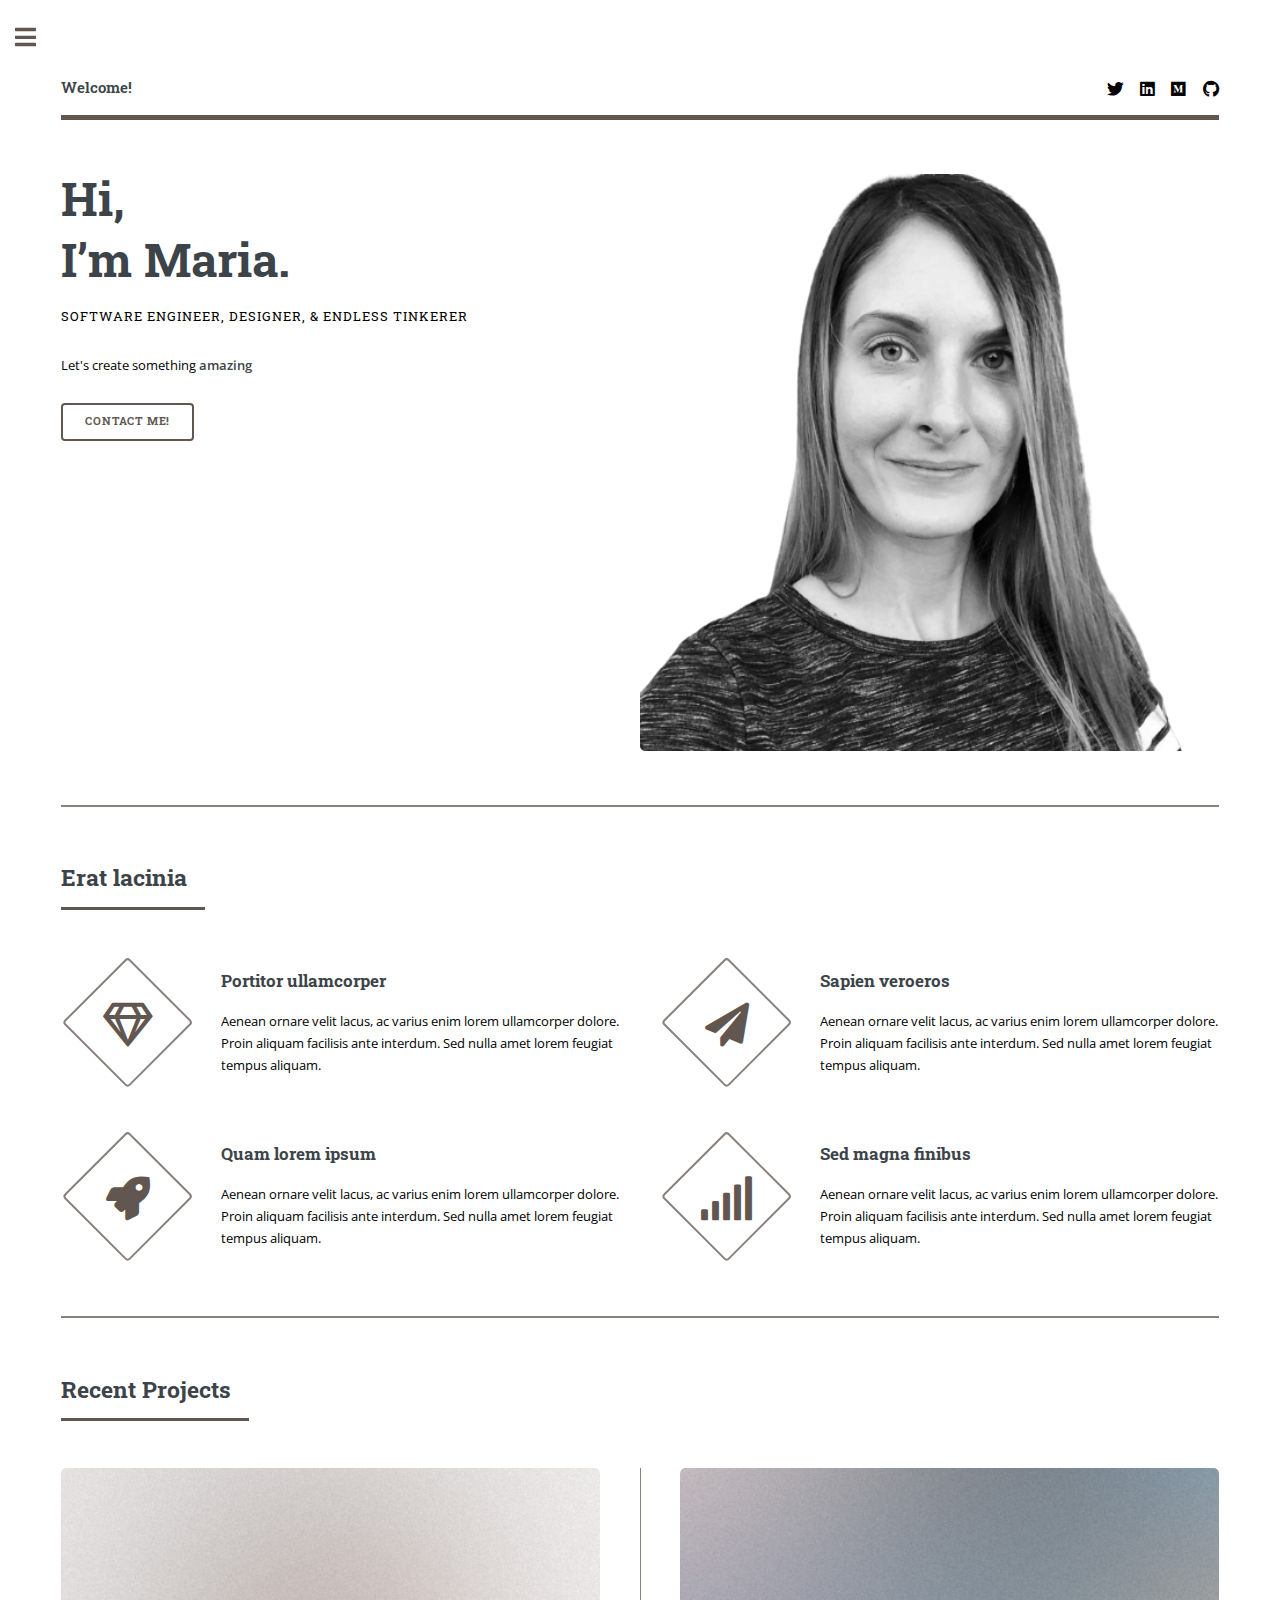
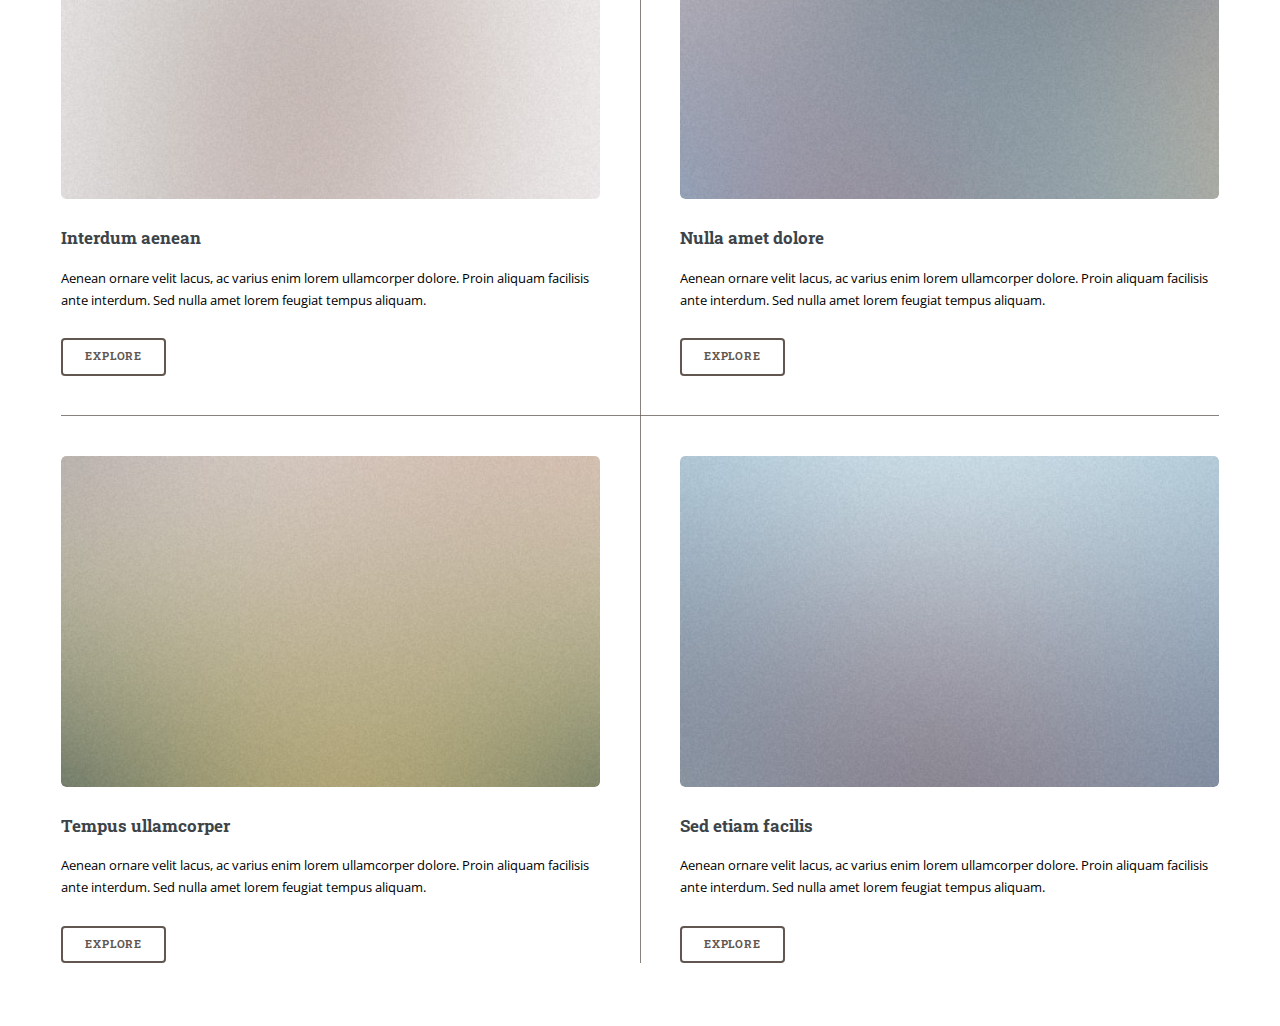
==== commit 65a2d03c: "initial modifications" ====
--- a/index.html
+++ b/index.html
@@ -1,12 +1,7 @@
 <!DOCTYPE HTML>
-<!--
-	Editorial by HTML5 UP
-	html5up.net | @ajlkn
-	Free for personal and commercial use under the CCA 3.0 license (html5up.net/license)
--->
 <html>
 	<head>
-		<title>Editorial by HTML5 UP</title>
+		<title>Welcome to Maria Codes</title>
 		<meta charset="utf-8" />
 		<meta name="viewport" content="width=device-width, initial-scale=1, user-scalable=no" />
 		<link rel="stylesheet" href="assets/css/main.css" />
@@ -22,13 +17,12 @@
 
 							<!-- Header -->
 								<header id="header">
-									<a href="index.html" class="logo"><strong>Editorial</strong> by HTML5 UP</a>
+									<a href="index.html" class="logo"><strong>Welcome!</strong></a>
 									<ul class="icons">
-										<li><a href="#" class="icon brands fa-twitter"><span class="label">Twitter</span></a></li>
-										<li><a href="#" class="icon brands fa-facebook-f"><span class="label">Facebook</span></a></li>
-										<li><a href="#" class="icon brands fa-snapchat-ghost"><span class="label">Snapchat</span></a></li>
-										<li><a href="#" class="icon brands fa-instagram"><span class="label">Instagram</span></a></li>
-										<li><a href="#" class="icon brands fa-medium-m"><span class="label">Medium</span></a></li>
+										<li><a href="https://twitter.com/BelanCrawford" target="_blank" class="icon brands fa-twitter"><span class="label">Twitter</span></a></li>
+										<li><a href="https://www.linkedin.com/in/maria-belan-crawford-370a8144/" target="_blank" class="icon brands fa-linkedin"><span class="label">LinkedIn</span></a></li>
+										<li><a href="https://medium.com/@maria-codes" target="_blank" class="icon brands fa-medium"><span class="label">Medium</span></a></li>
+										<li><a href="https://github.com/mViolet" target="_blank" class="icon brands fa-github"><span class="label">Github</span></a></li>
 									</ul>
 								</header>
 
@@ -36,17 +30,16 @@
 								<section id="banner">
 									<div class="content">
 										<header>
-											<h1>Hi, I’m Editorial<br />
-											by HTML5 UP</h1>
-											<p>A free and fully responsive site template</p>
+											<h1>Hi, <br> I’m Maria.<br></h1>
+											<p>Software engineer, designer, & endless tinkerer</p>
 										</header>
-										<p>Aenean ornare velit lacus, ac varius enim ullamcorper eu. Proin aliquam facilisis ante interdum congue. Integer mollis, nisl amet convallis, porttitor magna ullamcorper, amet egestas mauris. Ut magna finibus nisi nec lacinia. Nam maximus erat id euismod egestas. Pellentesque sapien ac quam. Lorem ipsum dolor sit nullam.</p>
+										<p>Let's create something <strong>amazing</strong></p>
 										<ul class="actions">
-											<li><a href="#" class="button big">Learn More</a></li>
+											<li><a href="#" class="button big">Contact Me!</a></li>
 										</ul>
 									</div>
 									<span class="image object">
-										<img src="images/pic10.jpg" alt="" />
+										<img src="images/portrait.png" alt="" />
 									</span>
 								</section>
 
@@ -90,7 +83,7 @@
 							<!-- Section -->
 								<section>
 									<header class="major">
-										<h2>Ipsum sed dolor</h2>
+										<h2>Recent Projects</h2>
 									</header>
 									<div class="posts">
 										<article>
@@ -98,7 +91,7 @@
 											<h3>Interdum aenean</h3>
 											<p>Aenean ornare velit lacus, ac varius enim lorem ullamcorper dolore. Proin aliquam facilisis ante interdum. Sed nulla amet lorem feugiat tempus aliquam.</p>
 											<ul class="actions">
-												<li><a href="#" class="button">More</a></li>
+												<li><a href="#" class="button">Explore</a></li>
 											</ul>
 										</article>
 										<article>
@@ -106,7 +99,7 @@
 											<h3>Nulla amet dolore</h3>
 											<p>Aenean ornare velit lacus, ac varius enim lorem ullamcorper dolore. Proin aliquam facilisis ante interdum. Sed nulla amet lorem feugiat tempus aliquam.</p>
 											<ul class="actions">
-												<li><a href="#" class="button">More</a></li>
+												<li><a href="#" class="button">Explore</a></li>
 											</ul>
 										</article>
 										<article>
@@ -114,7 +107,7 @@
 											<h3>Tempus ullamcorper</h3>
 											<p>Aenean ornare velit lacus, ac varius enim lorem ullamcorper dolore. Proin aliquam facilisis ante interdum. Sed nulla amet lorem feugiat tempus aliquam.</p>
 											<ul class="actions">
-												<li><a href="#" class="button">More</a></li>
+												<li><a href="#" class="button">Explore</a></li>
 											</ul>
 										</article>
 										<article>
@@ -122,23 +115,7 @@
 											<h3>Sed etiam facilis</h3>
 											<p>Aenean ornare velit lacus, ac varius enim lorem ullamcorper dolore. Proin aliquam facilisis ante interdum. Sed nulla amet lorem feugiat tempus aliquam.</p>
 											<ul class="actions">
-												<li><a href="#" class="button">More</a></li>
-											</ul>
-										</article>
-										<article>
-											<a href="#" class="image"><img src="images/pic05.jpg" alt="" /></a>
-											<h3>Feugiat lorem aenean</h3>
-											<p>Aenean ornare velit lacus, ac varius enim lorem ullamcorper dolore. Proin aliquam facilisis ante interdum. Sed nulla amet lorem feugiat tempus aliquam.</p>
-											<ul class="actions">
-												<li><a href="#" class="button">More</a></li>
-											</ul>
-										</article>
-										<article>
-											<a href="#" class="image"><img src="images/pic06.jpg" alt="" /></a>
-											<h3>Amet varius aliquam</h3>
-											<p>Aenean ornare velit lacus, ac varius enim lorem ullamcorper dolore. Proin aliquam facilisis ante interdum. Sed nulla amet lorem feugiat tempus aliquam.</p>
-											<ul class="actions">
-												<li><a href="#" class="button">More</a></li>
+												<li><a href="#" class="button">Explore</a></li>
 											</ul>
 										</article>
 									</div>
@@ -150,14 +127,6 @@
 				<!-- Sidebar -->
 					<div id="sidebar">
 						<div class="inner">
-
-							<!-- Search -->
-								<section id="search" class="alt">
-									<form method="post" action="#">
-										<input type="text" name="query" id="query" placeholder="Search" />
-									</form>
-								</section>
-
 							<!-- Menu -->
 								<nav id="menu">
 									<header class="major">
@@ -167,29 +136,8 @@
 										<li><a href="index.html">Homepage</a></li>
 										<li><a href="generic.html">Generic</a></li>
 										<li><a href="elements.html">Elements</a></li>
-										<li>
-											<span class="opener">Submenu</span>
-											<ul>
-												<li><a href="#">Lorem Dolor</a></li>
-												<li><a href="#">Ipsum Adipiscing</a></li>
-												<li><a href="#">Tempus Magna</a></li>
-												<li><a href="#">Feugiat Veroeros</a></li>
-											</ul>
-										</li>
 										<li><a href="#">Etiam Dolore</a></li>
 										<li><a href="#">Adipiscing</a></li>
-										<li>
-											<span class="opener">Another Submenu</span>
-											<ul>
-												<li><a href="#">Lorem Dolor</a></li>
-												<li><a href="#">Ipsum Adipiscing</a></li>
-												<li><a href="#">Tempus Magna</a></li>
-												<li><a href="#">Feugiat Veroeros</a></li>
-											</ul>
-										</li>
-										<li><a href="#">Maximus Erat</a></li>
-										<li><a href="#">Sapien Mauris</a></li>
-										<li><a href="#">Amet Lacinia</a></li>
 									</ul>
 								</nav>
 
--- a/assets/css/main.css
+++ b/assets/css/main.css
@@ -1,10 +1,23 @@
 @import url(fontawesome-all.min.css);
 @import url("https://fonts.googleapis.com/css?family=Open+Sans:400,600,400italic,600italic|Roboto+Slab:400,700");
-/*
-	Editorial by HTML5 UP
-	html5up.net | @ajlkn
-	Free for personal and commercial use under the CCA 3.0 license (html5up.net/license)
-*/
+
+:root {
+  --main: #625750;
+  --transparent: rgba(198, 188, 182, 0.5); /* rgba */
+  --transparentlight: rgba(198, 188, 182, 0.25); /* rgba .25 */
+  --darkgrey: rgba(98, 87, 80, 0.75); /* rgba .75 */
+  --lightgrey: rgba(98, 87, 80, 0.25); /* rgba .25 */
+  --background: #e0e2e4;
+  --sidebar: #ffffff;
+
+  /*color pallette:
+    light grey: #e0e2e4 224, 226, 228
+    light brown: #c6bcb6 198, 188, 182
+    med brown: #96897f 150, 137, 127
+    dark brown: #625750 98, 87, 80
+  */
+};
+
 html, body, div, span, applet, object,
 iframe, h1, h2, h3, h4, h5, h6, p, blockquote,
 pre, a, abbr, acronym, address, big, cite,
@@ -91,7 +104,7 @@
 
 /* Type */
 body, input, select, textarea {
-  color: #7f888f;
+  color: --(background);
   font-family: "Open Sans", sans-serif;
   font-size: 13pt;
   font-weight: 400;
@@ -112,11 +125,11 @@
   -ms-transition: color 0.2s ease-in-out, border-bottom-color 0.2s ease-in-out;
   transition: color 0.2s ease-in-out, border-bottom-color 0.2s ease-in-out;
   border-bottom: dotted 1px;
-  color: #f56a6a;
+  color: var(--main);
   text-decoration: none; }
   a:hover {
-    border-bottom-color: #f56a6a;
-    color: #f56a6a !important; }
+    border-bottom-color: var(--main);
+    color: var(--main) !important; }
     a:hover strong {
       color: inherit; }
 
@@ -187,15 +200,15 @@
   top: -0.5em; }
 
 blockquote {
-  border-left: solid 3px rgba(210, 215, 217, 0.75);
+  border-left: solid 3px var(--darkgrey);
   font-style: italic;
   margin: 0 0 2em 0;
   padding: 0.5em 0 0.5em 2em; }
 
 code {
-  background: rgba(230, 235, 237, 0.25);
+  background: var(--lightgrey);
   border-radius: 0.375em;
-  border: solid 1px rgba(210, 215, 217, 0.75);
+  border: solid 1px var(--darkgrey);
   font-family: "Courier New", monospace;
   font-size: 0.9em;
   margin: 0 0.25em;
@@ -214,7 +227,7 @@
 
 hr {
   border: 0;
-  border-bottom: solid 1px rgba(210, 215, 217, 0.75);
+  border-bottom: solid 1px var(--darkgrey);
   margin: 2em 0; }
   hr.major {
     margin: 3em 0; }
@@ -998,7 +1011,7 @@
   text-transform: uppercase; }
 
 header.major > :last-child {
-  border-bottom: solid 3px #f56a6a;
+  border-bottom: solid 3px var(--main);
   display: inline-block;
   margin: 0 0 2em 0;
   padding: 0 0.75em 0.5em 0; }
@@ -1032,7 +1045,7 @@
   background: #ffffff;
   border-radius: 0.375em;
   border: none;
-  border: solid 1px rgba(210, 215, 217, 0.75);
+  border: solid 1px var(--darkgrey);
   color: inherit;
   display: block;
   outline: 0;
@@ -1056,11 +1069,11 @@
   input[type="url"]:focus,
   select:focus,
   textarea:focus {
-    border-color: #f56a6a;
-    box-shadow: 0 0 0 1px #f56a6a; }
+    border-color: var(--main);
+    box-shadow: 0 0 0 1px var(--main); }
 
 select {
-  background-image: url("data:image/svg+xml;charset=utf8,%3Csvg xmlns='http://www.w3.org/2000/svg' width='40' height='40' preserveAspectRatio='none' viewBox='0 0 40 40'%3E%3Cpath d='M9.4,12.3l10.4,10.4l10.4-10.4c0.2-0.2,0.5-0.4,0.9-0.4c0.3,0,0.6,0.1,0.9,0.4l3.3,3.3c0.2,0.2,0.4,0.5,0.4,0.9 c0,0.4-0.1,0.6-0.4,0.9L20.7,31.9c-0.2,0.2-0.5,0.4-0.9,0.4c-0.3,0-0.6-0.1-0.9-0.4L4.3,17.3c-0.2-0.2-0.4-0.5-0.4-0.9 c0-0.4,0.1-0.6,0.4-0.9l3.3-3.3c0.2-0.2,0.5-0.4,0.9-0.4S9.1,12.1,9.4,12.3z' fill='rgba(210, 215, 217, 0.75)' /%3E%3C/svg%3E");
+  background-image: url("data:image/svg+xml;charset=utf8,%3Csvg xmlns='http://www.w3.org/2000/svg' width='40' height='40' preserveAspectRatio='none' viewBox='0 0 40 40'%3E%3Cpath d='M9.4,12.3l10.4,10.4l10.4-10.4c0.2-0.2,0.5-0.4,0.9-0.4c0.3,0,0.6,0.1,0.9,0.4l3.3,3.3c0.2,0.2,0.4,0.5,0.4,0.9 c0,0.4-0.1,0.6-0.4,0.9L20.7,31.9c-0.2,0.2-0.5,0.4-0.9,0.4c-0.3,0-0.6-0.1-0.9-0.4L4.3,17.3c-0.2-0.2-0.4-0.5-0.4-0.9 c0-0.4,0.1-0.6,0.4-0.9l3.3-3.3c0.2-0.2,0.5-0.4,0.9-0.4S9.1,12.1,9.4,12.3z' fill='var(--darkgrey)' /%3E%3C/svg%3E");
   background-size: 1.25em;
   background-repeat: no-repeat;
   background-position: calc(100% - 1em) center;
@@ -1102,7 +1115,7 @@
   input[type="checkbox"] + label,
   input[type="radio"] + label {
     text-decoration: none;
-    color: #7f888f;
+    color: --(background);
     cursor: pointer;
     display: inline-block;
     font-size: 1em;
@@ -1126,7 +1139,7 @@
     input[type="radio"] + label:before {
       background: #ffffff;
       border-radius: 0.375em;
-      border: solid 1px rgba(210, 215, 217, 0.75);
+      border: solid 1px var(--darkgrey);
       content: '';
       display: inline-block;
       font-size: 0.8em;
@@ -1145,8 +1158,8 @@
     content: '\f00c'; }
   input[type="checkbox"]:focus + label:before,
   input[type="radio"]:focus + label:before {
-    border-color: #f56a6a;
-    box-shadow: 0 0 0 1px #f56a6a; }
+    border-color: var(--main);
+    box-shadow: 0 0 0 1px var(--main); }
 
 input[type="checkbox"] + label:before {
   border-radius: 0.375em; }
@@ -1173,7 +1186,7 @@
 /* Box */
 .box {
   border-radius: 0.375em;
-  border: solid 1px rgba(210, 215, 217, 0.75);
+  border: solid 1px var(--darkgrey);
   margin-bottom: 2em;
   padding: 1.5em; }
   .box > :last-child,
@@ -1275,7 +1288,7 @@
     list-style: none;
     padding-left: 0; }
     ul.alt li {
-      border-top: solid 1px rgba(210, 215, 217, 0.75);
+      border-top: solid 1px var(--darkgrey);
       padding: 0.5em 0; }
       ul.alt li:first-child {
         border-top: 0;
@@ -1360,7 +1373,7 @@
   padding: 0; }
   ul.contact li {
     text-decoration: none;
-    border-top: solid 1px rgba(210, 215, 217, 0.75);
+    border-top: solid 1px var(--darkgrey);
     margin: 1.5em 0 0 0;
     padding: 1.5em 0 0 3em;
     position: relative; }
@@ -1376,7 +1389,7 @@
       font-family: 'Font Awesome 5 Free';
       font-weight: 400; }
     ul.contact li:before {
-      color: #f56a6a;
+      color: var(--main);
       display: inline-block;
       font-size: 1.5em;
       height: 1.125em;
@@ -1421,10 +1434,10 @@
       padding: 0 0.5em;
       text-align: center; }
       ul.pagination li > .page.active {
-        background-color: #f56a6a;
+        background-color: var(--main);
         color: #ffffff !important; }
         ul.pagination li > .page.active:hover {
-          background-color: #f67878; }
+          background-color: var(--main); }
         ul.pagination li > .page.active:active {
           background-color: #f45c5c; }
     ul.pagination li:first-child {
@@ -1446,11 +1459,11 @@
   margin: 0 0 2em 0;
   width: 100%; }
   table tbody tr {
-    border: solid 1px rgba(210, 215, 217, 0.75);
+    border: solid 1px var(--darkgrey);
     border-left: 0;
     border-right: 0; }
     table tbody tr:nth-child(2n + 1) {
-      background-color: rgba(230, 235, 237, 0.25); }
+      background-color: var(--lightgrey); }
   table td {
     padding: 0.75em 0.75em; }
   table th {
@@ -1460,13 +1473,13 @@
     padding: 0 0.75em 0.75em 0.75em;
     text-align: left; }
   table thead {
-    border-bottom: solid 2px rgba(210, 215, 217, 0.75); }
+    border-bottom: solid 2px var(--darkgrey); }
   table tfoot {
-    border-top: solid 2px rgba(210, 215, 217, 0.75); }
+    border-top: solid 2px var(--darkgrey); }
   table.alt {
     border-collapse: separate; }
     table.alt tbody tr td {
-      border: solid 1px rgba(210, 215, 217, 0.75);
+      border: solid 1px var(--darkgrey);
       border-left-width: 0;
       border-top-width: 0; }
       table.alt tbody tr td:first-child {
@@ -1495,8 +1508,8 @@
   background-color: transparent;
   border-radius: 0.375em;
   border: 0;
-  box-shadow: inset 0 0 0 2px #f56a6a;
-  color: #f56a6a !important;
+  box-shadow: inset 0 0 0 2px var(--main);
+  color: var(--main) !important;
   cursor: pointer;
   display: inline-block;
   font-family: "Roboto Slab", serif;
@@ -1515,13 +1528,13 @@
   input[type="button"]:hover,
   button:hover,
   .button:hover {
-    background-color: rgba(245, 106, 106, 0.05); }
+    background-color: var(--transparent); }
   input[type="submit"]:active,
   input[type="reset"]:active,
   input[type="button"]:active,
   button:active,
   .button:active {
-    background-color: rgba(245, 106, 106, 0.15); }
+    background-color: var(--transparentlight); }
   input[type="submit"].icon:before,
   input[type="reset"].icon:before,
   input[type="button"].icon:before,
@@ -1553,7 +1566,7 @@
   input[type="button"].primary,
   button.primary,
   .button.primary {
-    background-color: #f56a6a;
+    background-color: var(--main);
     box-shadow: none;
     color: #ffffff !important; }
     input[type="submit"].primary:hover,
@@ -1561,7 +1574,7 @@
     input[type="button"].primary:hover,
     button.primary:hover,
     .button.primary:hover {
-      background-color: #f67878; }
+      background-color: var(--main); }
     input[type="submit"].primary:active,
     input[type="reset"].primary:active,
     input[type="button"].primary:active,
@@ -1582,7 +1595,7 @@
 
 /* Mini Posts */
 .mini-posts article {
-  border-top: solid 1px rgba(210, 215, 217, 0.75);
+  border-top: solid 1px var(--darkgrey);
   margin-top: 2em;
   padding-top: 2em; }
   .mini-posts article .image {
@@ -1642,7 +1655,7 @@
       text-align: center;
       width: 10em; }
       .features article .icon:before {
-        color: #f56a6a;
+        color: var(--main);
         font-size: 2.75rem;
         position: relative;
         top: 0.05em; }
@@ -1652,7 +1665,7 @@
         -ms-transform: rotate(45deg);
         transform: rotate(45deg);
         border-radius: 0.25rem;
-        border: solid 2px rgba(210, 215, 217, 0.75);
+        border: solid 2px var(--darkgrey);
         content: '';
         display: block;
         height: 7em;
@@ -1748,7 +1761,7 @@
     position: relative;
     width: calc(33.33333% - 6em); }
     .posts article:before {
-      background: rgba(210, 215, 217, 0.75);
+      background: var(--darkgrey);
       content: '';
       display: block;
       height: calc(100% + 6em);
@@ -1757,7 +1770,7 @@
       top: 0;
       width: 1px; }
     .posts article:after {
-      background: rgba(210, 215, 217, 0.75);
+      background: var(--darkgrey);
       bottom: -3em;
       content: '';
       display: block;
@@ -1860,7 +1873,7 @@
     max-width: 110em; }
     #main > .inner > section {
       padding: 6em 0 4em 0 ;
-      border-top: solid 2px rgba(210, 215, 217, 0.75); }
+      border-top: solid 2px var(--darkgrey); }
       #main > .inner > section:first-of-type {
         border-top: 0 !important; }
   @media screen and (max-width: 1680px) {
@@ -1880,40 +1893,6 @@
         padding: 3em 0 1em 0 ; } }
 
 /* Sidebar */
-#search form {
-  text-decoration: none;
-  position: relative; }
-  #search form:before {
-    -moz-osx-font-smoothing: grayscale;
-    -webkit-font-smoothing: antialiased;
-    display: inline-block;
-    font-style: normal;
-    font-variant: normal;
-    text-rendering: auto;
-    line-height: 1;
-    text-transform: none !important;
-    font-family: 'Font Awesome 5 Free';
-    font-weight: 900; }
-  #search form:before {
-    -moz-transform: scaleX(-1);
-    -webkit-transform: scaleX(-1);
-    -ms-transform: scaleX(-1);
-    transform: scaleX(-1);
-    color: #7f888f;
-    content: '\f002';
-    cursor: default;
-    display: block;
-    font-size: 1.5em;
-    height: 2em;
-    line-height: 2em;
-    opacity: 0.325;
-    position: absolute;
-    right: 0;
-    text-align: center;
-    top: 0;
-    width: 2em; }
-  #search form input[type="text"] {
-    padding-right: 2.75em; }
 
 #sidebar {
   -moz-flex-grow: 0;
@@ -1928,7 +1907,7 @@
   -webkit-transition: margin-left 0.5s ease, box-shadow 0.5s ease;
   -ms-transition: margin-left 0.5s ease, box-shadow 0.5s ease;
   transition: margin-left 0.5s ease, box-shadow 0.5s ease;
-  background-color: #f5f6f7;
+  background-color: var(--sidebar);
   font-size: 0.9em;
   position: relative;
   width: 26em; }
@@ -1939,7 +1918,7 @@
     position: relative;
     width: 26em; }
     #sidebar > .inner > * {
-      border-bottom: solid 2px rgba(210, 215, 217, 0.75);
+      border-bottom: solid 2px var(--darkgrey);
       margin: 0 0 3.5em 0;
       padding: 0 0 3.5em 0; }
       #sidebar > .inner > * > :last-child {
@@ -2054,7 +2033,7 @@
       text-indent: 7.25em;
       width: 7.25em; }
       #sidebar .toggle:before {
-        color: #7f888f;
+        color: --(background);
         margin-left: -0.0625em;
         margin-top: -0.25em;
         font-size: 1.1rem;
@@ -2075,7 +2054,7 @@
   display: -webkit-flex;
   display: -ms-flex;
   display: flex;
-  border-bottom: solid 5px #f56a6a;
+  border-bottom: solid 5px var(--main);
   padding: 6em 0 1em 0;
   position: relative; }
   #header > * {
@@ -2214,7 +2193,7 @@
     font-size: 0.9em;
     padding: 0.625em 0; }
     #menu ul a:hover, #menu ul span:hover {
-      color: #f56a6a; }
+      color: var(--main); }
     #menu ul a.opener, #menu ul span.opener {
       -moz-transition: color 0.2s ease-in-out;
       -webkit-transition: color 0.2s ease-in-out;
@@ -2244,7 +2223,7 @@
         position: absolute;
         right: 0; }
       #menu ul a.opener:hover:before, #menu ul span.opener:hover:before {
-        color: #f56a6a; }
+        color: var(--main); }
       #menu ul a.opener.active + ul, #menu ul span.opener.active + ul {
         display: block; }
       #menu ul a.opener.active:before, #menu ul span.opener.active:before {
@@ -2254,7 +2233,7 @@
         transform: rotate(-180deg); }
 
 #menu > ul > li {
-  border-top: solid 1px rgba(210, 215, 217, 0.75);
+  border-top: solid 1px var(--darkgrey);
   margin: 0.5em 0 0 0;
   padding: 0.5em 0 0 0; }
   #menu > ul > li > ul {
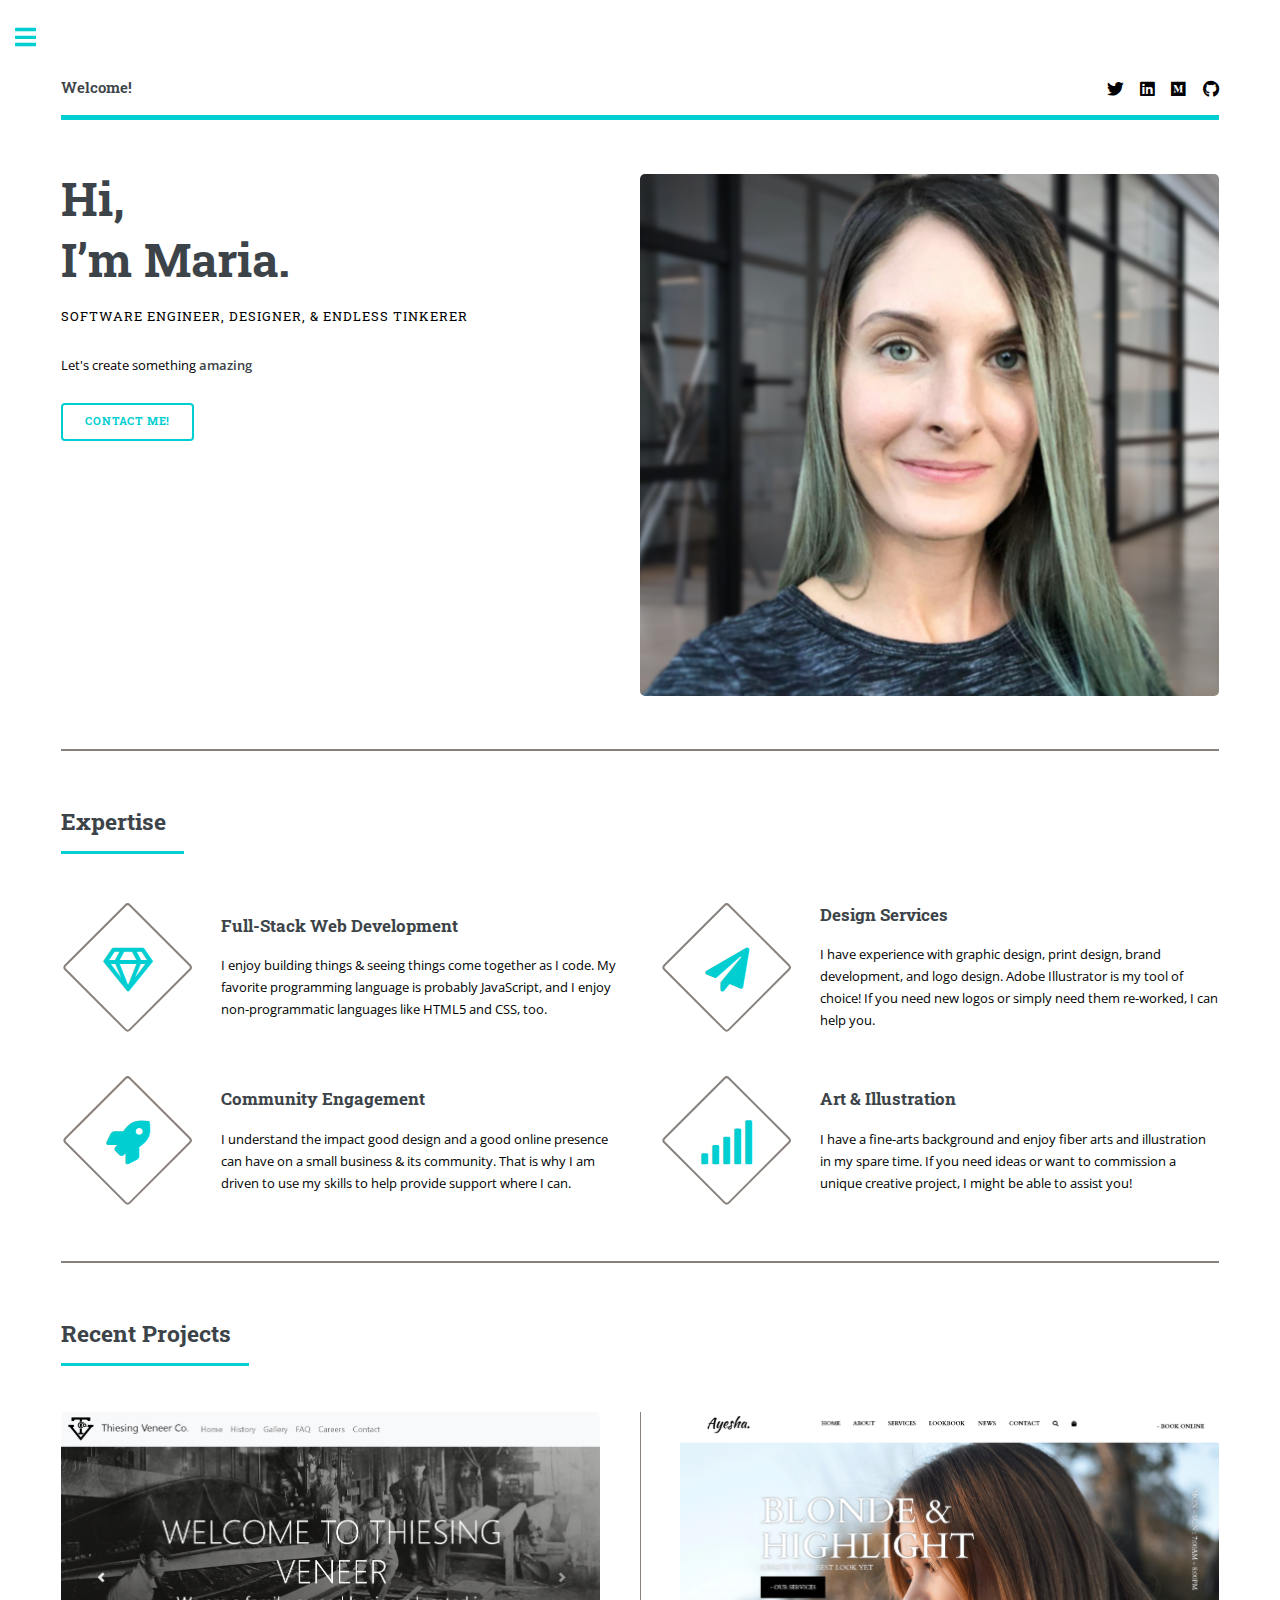
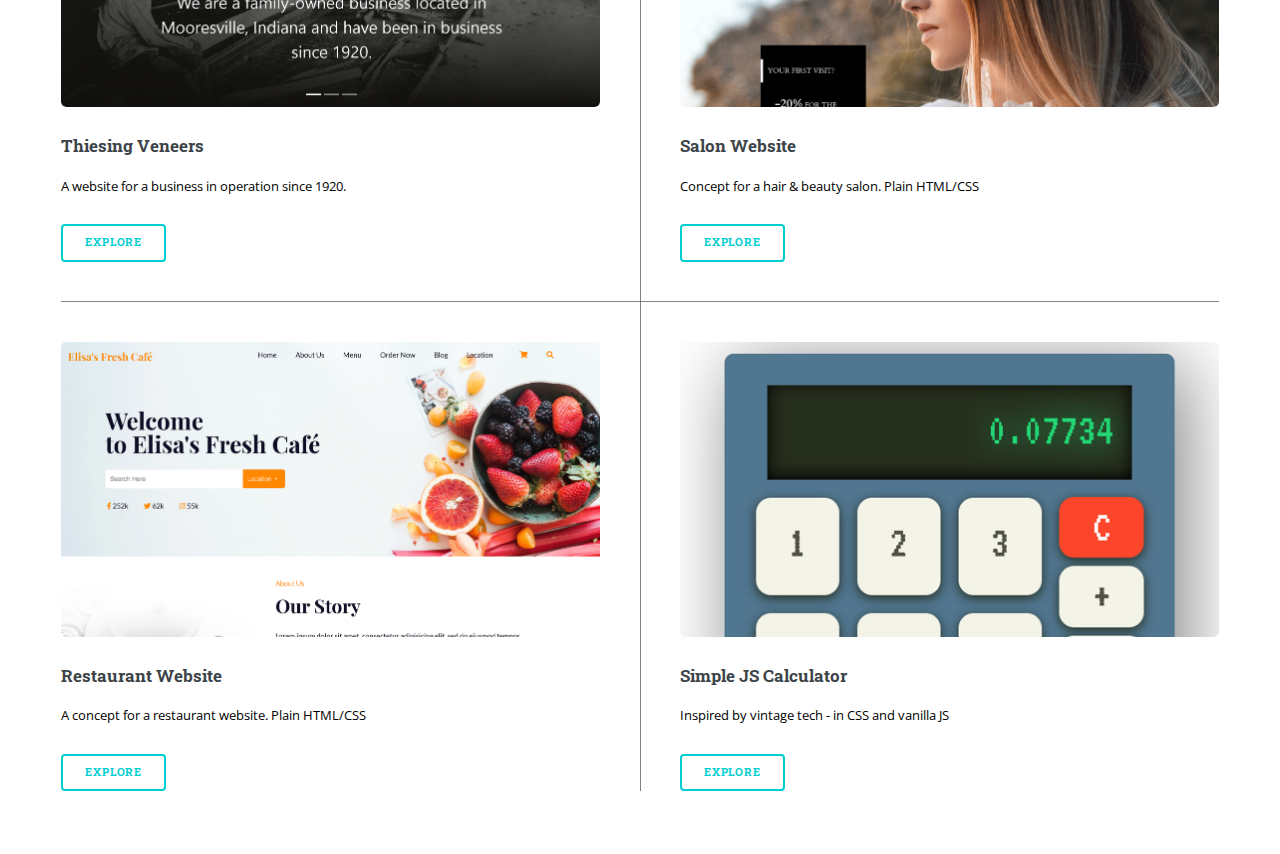
==== commit d026aac1: "added new images & content" ====
--- a/index.html
+++ b/index.html
@@ -35,46 +35,46 @@
 										</header>
 										<p>Let's create something <strong>amazing</strong></p>
 										<ul class="actions">
-											<li><a href="#" class="button big">Contact Me!</a></li>
+											<li><a href="mailto:belancrawford@icloud.com" class="button big">Contact Me!</a></li>
 										</ul>
 									</div>
 									<span class="image object">
-										<img src="images/portrait.png" alt="" />
+										<img src="images/portrait.jpg" alt="" />
 									</span>
 								</section>
 
 							<!-- Section -->
 								<section>
 									<header class="major">
-										<h2>Erat lacinia</h2>
+										<h2>Expertise</h2>
 									</header>
 									<div class="features">
 										<article>
 											<span class="icon fa-gem"></span>
 											<div class="content">
-												<h3>Portitor ullamcorper</h3>
-												<p>Aenean ornare velit lacus, ac varius enim lorem ullamcorper dolore. Proin aliquam facilisis ante interdum. Sed nulla amet lorem feugiat tempus aliquam.</p>
+												<h3>Full-Stack Web Development</h3>
+												<p>I enjoy building things & seeing things come together as I code. My favorite programming language is probably JavaScript, and I enjoy non-programmatic languages like HTML5 and CSS, too.</p>
 											</div>
 										</article>
 										<article>
 											<span class="icon solid fa-paper-plane"></span>
 											<div class="content">
-												<h3>Sapien veroeros</h3>
-												<p>Aenean ornare velit lacus, ac varius enim lorem ullamcorper dolore. Proin aliquam facilisis ante interdum. Sed nulla amet lorem feugiat tempus aliquam.</p>
+												<h3>Design Services</h3>
+												<p>I have experience with graphic design, print design, brand development, and logo design. Adobe Illustrator is my tool of choice! If you need new logos or simply need them re-worked, I can help you.</p>
 											</div>
 										</article>
 										<article>
 											<span class="icon solid fa-rocket"></span>
 											<div class="content">
-												<h3>Quam lorem ipsum</h3>
-												<p>Aenean ornare velit lacus, ac varius enim lorem ullamcorper dolore. Proin aliquam facilisis ante interdum. Sed nulla amet lorem feugiat tempus aliquam.</p>
+												<h3>Community Engagement</h3>
+												<p>I understand the impact good design and a good online presence can have on a small business & its community. That is why I am driven to use my skills to help provide support where I can.</p>
 											</div>
 										</article>
 										<article>
 											<span class="icon solid fa-signal"></span>
 											<div class="content">
-												<h3>Sed magna finibus</h3>
-												<p>Aenean ornare velit lacus, ac varius enim lorem ullamcorper dolore. Proin aliquam facilisis ante interdum. Sed nulla amet lorem feugiat tempus aliquam.</p>
+												<h3>Art & Illustration</h3>
+												<p>I have a fine-arts background and enjoy fiber arts and illustration in my spare time. If you need ideas or want to commission a unique creative project, I might be able to assist you!</p>
 											</div>
 										</article>
 									</div>
@@ -82,40 +82,40 @@
 
 							<!-- Section -->
 								<section>
-									<header class="major">
+									<header id="projects" class="major">
 										<h2>Recent Projects</h2>
 									</header>
 									<div class="posts">
 										<article>
-											<a href="#" class="image"><img src="images/pic01.jpg" alt="" /></a>
-											<h3>Interdum aenean</h3>
-											<p>Aenean ornare velit lacus, ac varius enim lorem ullamcorper dolore. Proin aliquam facilisis ante interdum. Sed nulla amet lorem feugiat tempus aliquam.</p>
+											<a href="https://mviolet.github.io/Thiesing/" target="_blank" class="image"><img src="images/thiesing.png" alt="" /></a>
+											<h3>Thiesing Veneers</h3>
+											<p>A website for a business in operation since 1920.</p>
 											<ul class="actions">
-												<li><a href="#" class="button">Explore</a></li>
+												<li><a href="https://mviolet.github.io/Thiesing/" target="_blank" class="button">Explore</a></li>
 											</ul>
 										</article>
 										<article>
-											<a href="#" class="image"><img src="images/pic02.jpg" alt="" /></a>
-											<h3>Nulla amet dolore</h3>
-											<p>Aenean ornare velit lacus, ac varius enim lorem ullamcorper dolore. Proin aliquam facilisis ante interdum. Sed nulla amet lorem feugiat tempus aliquam.</p>
+											<a href="https://codepen.io/mviolet/full/jOMWwdO" target="_blank" class="image"><img src="images/salon.png" alt="" /></a>
+											<h3>Salon Website</h3>
+											<p>Concept for a hair & beauty salon. Plain HTML/CSS</p>
 											<ul class="actions">
-												<li><a href="#" class="button">Explore</a></li>
+												<li><a href="https://codepen.io/mviolet/full/jOMWwdO" target="_blank" class="button">Explore</a></li>
 											</ul>
 										</article>
 										<article>
-											<a href="#" class="image"><img src="images/pic03.jpg" alt="" /></a>
-											<h3>Tempus ullamcorper</h3>
-											<p>Aenean ornare velit lacus, ac varius enim lorem ullamcorper dolore. Proin aliquam facilisis ante interdum. Sed nulla amet lorem feugiat tempus aliquam.</p>
+											<a href="https://codepen.io/mviolet/full/WNGrOVN" target="_blank" class="image"><img src="images/restaurant.png" alt="" /></a>
+											<h3>Restaurant Website</h3>
+											<p>A concept for a restaurant website. Plain HTML/CSS</p>
 											<ul class="actions">
-												<li><a href="#" class="button">Explore</a></li>
+												<li><a href="https://codepen.io/mviolet/full/WNGrOVN" target="_blank" class="button">Explore</a></li>
 											</ul>
 										</article>
 										<article>
-											<a href="#" class="image"><img src="images/pic04.jpg" alt="" /></a>
-											<h3>Sed etiam facilis</h3>
-											<p>Aenean ornare velit lacus, ac varius enim lorem ullamcorper dolore. Proin aliquam facilisis ante interdum. Sed nulla amet lorem feugiat tempus aliquam.</p>
+											<a href="https://codepen.io/mviolet/pen/dyppQvy" target="_blank" class="image"><img src="images/calc.png" alt="" /></a>
+											<h3>Simple JS Calculator</h3>
+											<p>Inspired by vintage tech - in CSS and vanilla JS</p>
 											<ul class="actions">
-												<li><a href="#" class="button">Explore</a></li>
+												<li><a href="https://codepen.io/mviolet/pen/dyppQvy" target="_blank" class="button">Explore</a></li>
 											</ul>
 										</article>
 									</div>
@@ -133,16 +133,15 @@
 										<h2>Menu</h2>
 									</header>
 									<ul>
-										<li><a href="index.html">Homepage</a></li>
-										<li><a href="generic.html">Generic</a></li>
-										<li><a href="elements.html">Elements</a></li>
-										<li><a href="#">Etiam Dolore</a></li>
-										<li><a href="#">Adipiscing</a></li>
+										<li><a href="index.html">Home</a></li>
+										<li><a href="about.html">About</a></li>
+										<li><a href="#projects">Projects</a></li>
+										<li><a href="https://medium.com/@maria-codes">Blog</a></li>
 									</ul>
 								</nav>
 
 							<!-- Section -->
-								<section>
+<!-- 								<section>
 									<header class="major">
 										<h2>Ante interdum</h2>
 									</header>
@@ -163,25 +162,22 @@
 									<ul class="actions">
 										<li><a href="#" class="button">More</a></li>
 									</ul>
-								</section>
+								</section> -->
 
 							<!-- Section -->
 								<section>
 									<header class="major">
 										<h2>Get in touch</h2>
 									</header>
-									<p>Sed varius enim lorem ullamcorper dolore aliquam aenean ornare velit lacus, ac varius enim lorem ullamcorper dolore. Proin sed aliquam facilisis ante interdum. Sed nulla amet lorem feugiat tempus aliquam.</p>
+									<p>Have questions or ideas for a project? Send any inquiries to:</p>
 									<ul class="contact">
-										<li class="icon solid fa-envelope"><a href="#">information@untitled.tld</a></li>
-										<li class="icon solid fa-phone">(000) 000-0000</li>
-										<li class="icon solid fa-home">1234 Somewhere Road #8254<br />
-										Nashville, TN 00000-0000</li>
+										<li class="icon solid fa-envelope"><a href="#">belancrawford@icloud.com</a></li>
 									</ul>
 								</section>
 
 							<!-- Footer -->
 								<footer id="footer">
-									<p class="copyright">&copy; Untitled. All rights reserved. Demo Images: <a href="https://unsplash.com">Unsplash</a>. Design: <a href="https://html5up.net">HTML5 UP</a>.</p>
+									<p class="copyright">&copy;</p>
 								</footer>
 
 						</div>
@@ -195,6 +191,7 @@
 			<script src="assets/js/breakpoints.min.js"></script>
 			<script src="assets/js/util.js"></script>
 			<script src="assets/js/main.js"></script>
+			<script src="assets/js/scripts.js"></script>
 
 	</body>
 </html>--- a/assets/css/main.css
+++ b/assets/css/main.css
@@ -2,9 +2,9 @@
 @import url("https://fonts.googleapis.com/css?family=Open+Sans:400,600,400italic,600italic|Roboto+Slab:400,700");
 
 :root {
-  --main: #625750;
-  --transparent: rgba(198, 188, 182, 0.5); /* rgba */
-  --transparentlight: rgba(198, 188, 182, 0.25); /* rgba .25 */
+  --main: darkturquoise;
+  --transparent: rgba(0, 206, 209, 0.5); /* rgba */
+  --transparentlight: rgba(0, 206, 209, 0.25); /* rgba .25 */
   --darkgrey: rgba(98, 87, 80, 0.75); /* rgba .75 */
   --lightgrey: rgba(98, 87, 80, 0.25); /* rgba .25 */
   --background: #e0e2e4;
@@ -2039,7 +2039,7 @@
         font-size: 1.1rem;
         z-index: 1; }
       #sidebar .toggle:after {
-        background: rgba(222, 225, 226, 0.75);
+        background: var(--darkgrey);
         border-radius: 0.375em;
         content: '';
         height: 3.5em;
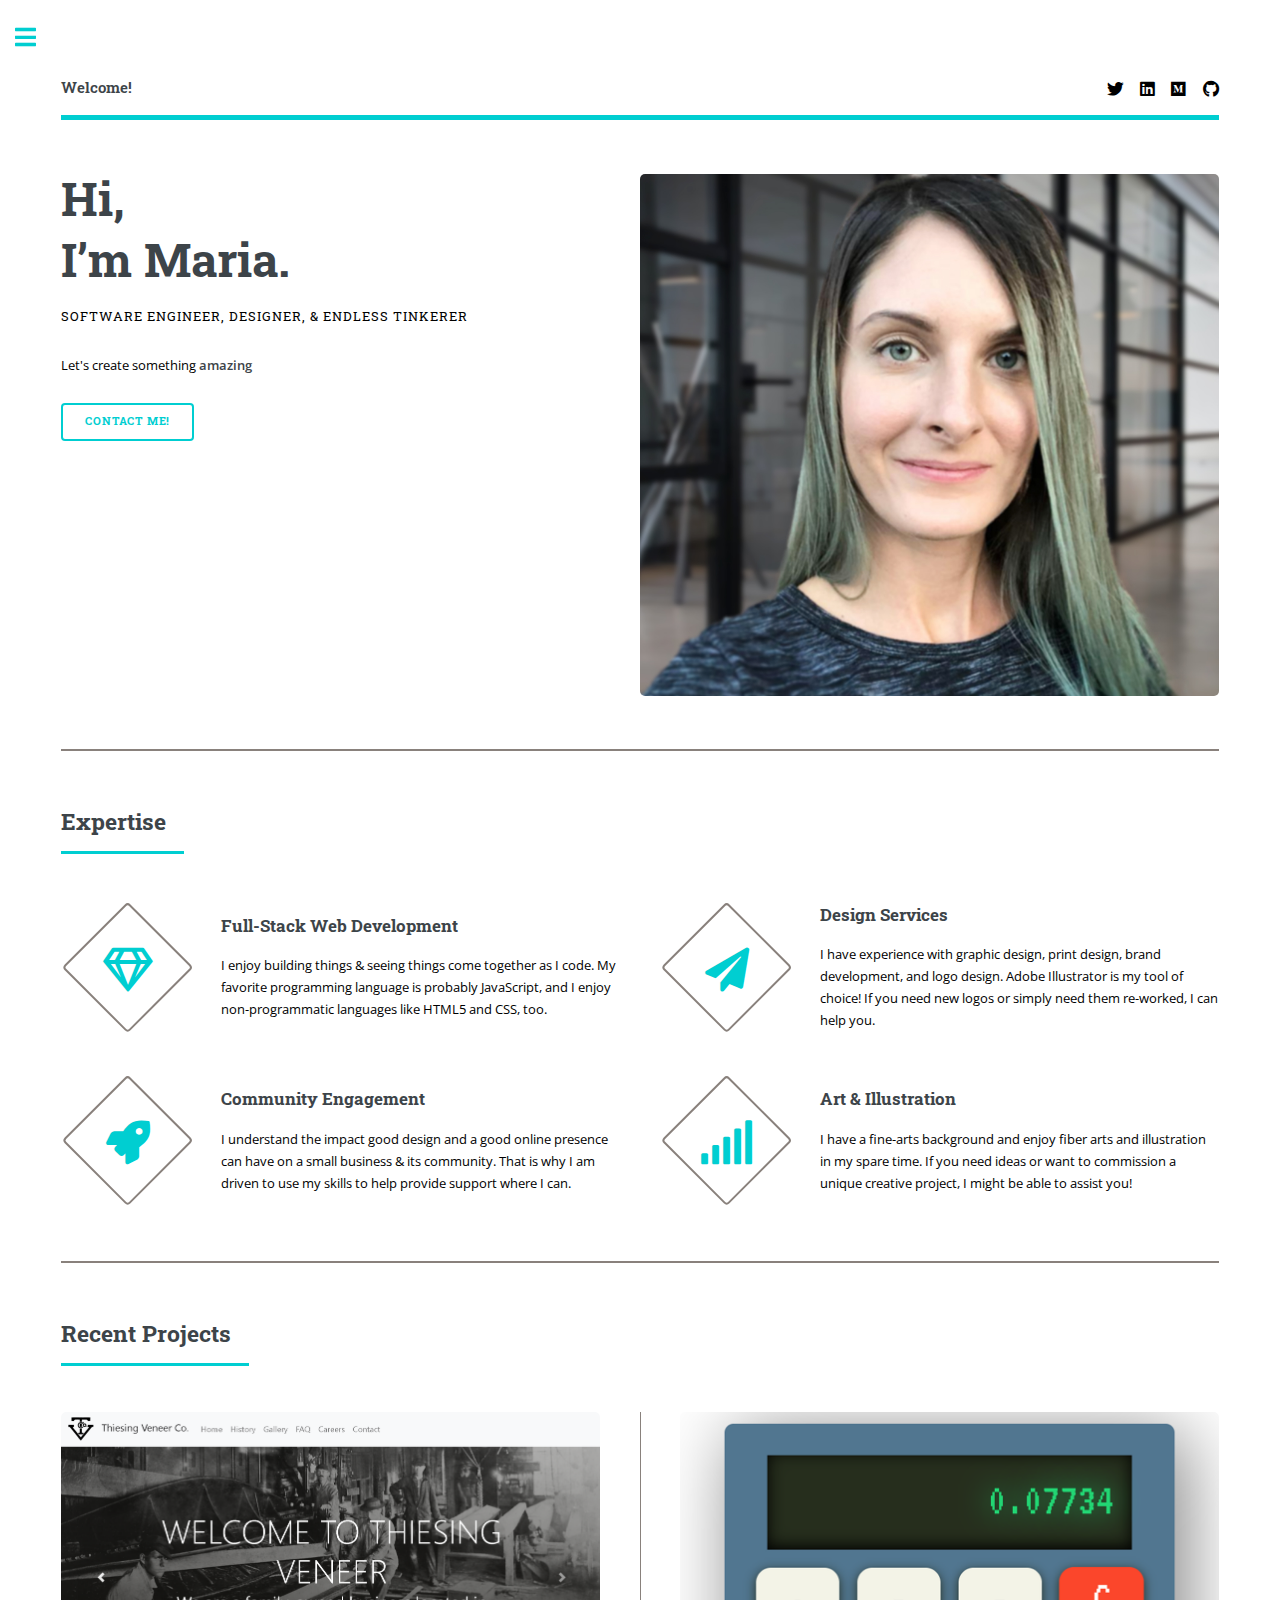
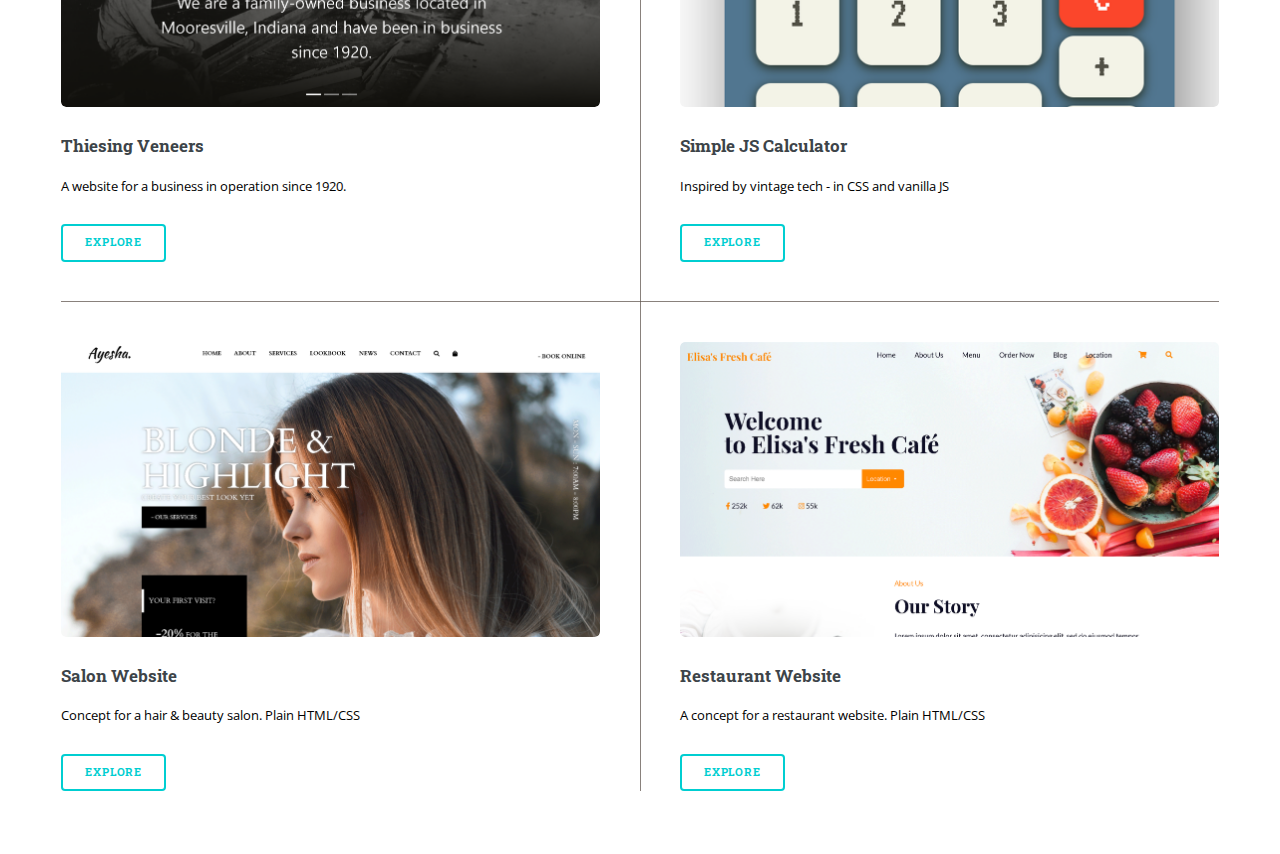
==== commit f64e511a: "Update index.html" ====
--- a/index.html
+++ b/index.html
@@ -95,6 +95,14 @@
 											</ul>
 										</article>
 										<article>
+											<a href="https://codepen.io/mviolet/full/dyppQvy" target="_blank" class="image"><img src="images/calc.png" alt="" /></a>
+											<h3>Simple JS Calculator</h3>
+											<p>Inspired by vintage tech - in CSS and vanilla JS</p>
+											<ul class="actions">
+												<li><a href="https://codepen.io/mviolet/full/dyppQvy" target="_blank" class="button">Explore</a></li>
+											</ul>
+										</article>
+										<article>
 											<a href="https://codepen.io/mviolet/full/jOMWwdO" target="_blank" class="image"><img src="images/salon.png" alt="" /></a>
 											<h3>Salon Website</h3>
 											<p>Concept for a hair & beauty salon. Plain HTML/CSS</p>
@@ -108,14 +116,6 @@
 											<p>A concept for a restaurant website. Plain HTML/CSS</p>
 											<ul class="actions">
 												<li><a href="https://codepen.io/mviolet/full/WNGrOVN" target="_blank" class="button">Explore</a></li>
-											</ul>
-										</article>
-										<article>
-											<a href="https://codepen.io/mviolet/pen/dyppQvy" target="_blank" class="image"><img src="images/calc.png" alt="" /></a>
-											<h3>Simple JS Calculator</h3>
-											<p>Inspired by vintage tech - in CSS and vanilla JS</p>
-											<ul class="actions">
-												<li><a href="https://codepen.io/mviolet/pen/dyppQvy" target="_blank" class="button">Explore</a></li>
 											</ul>
 										</article>
 									</div>
@@ -194,4 +194,4 @@
 			<script src="assets/js/scripts.js"></script>
 
 	</body>
-</html>+</html>
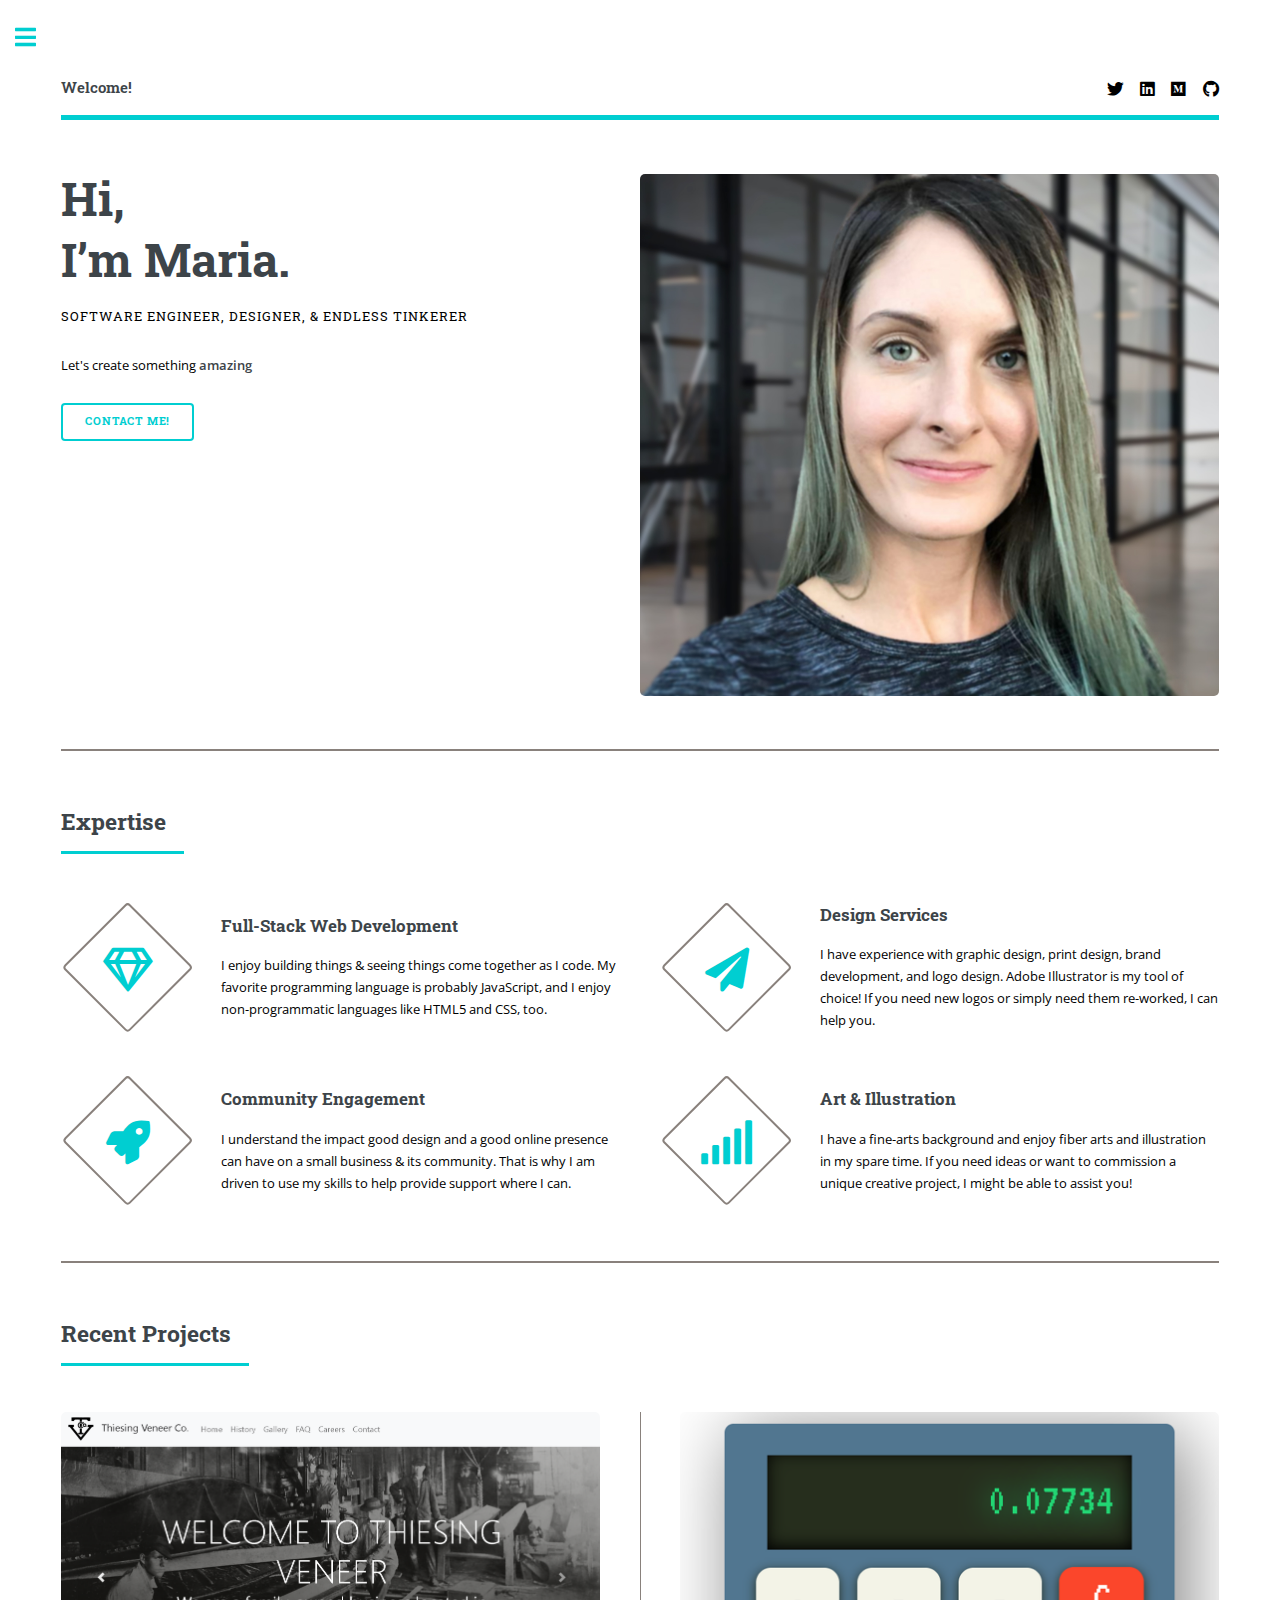
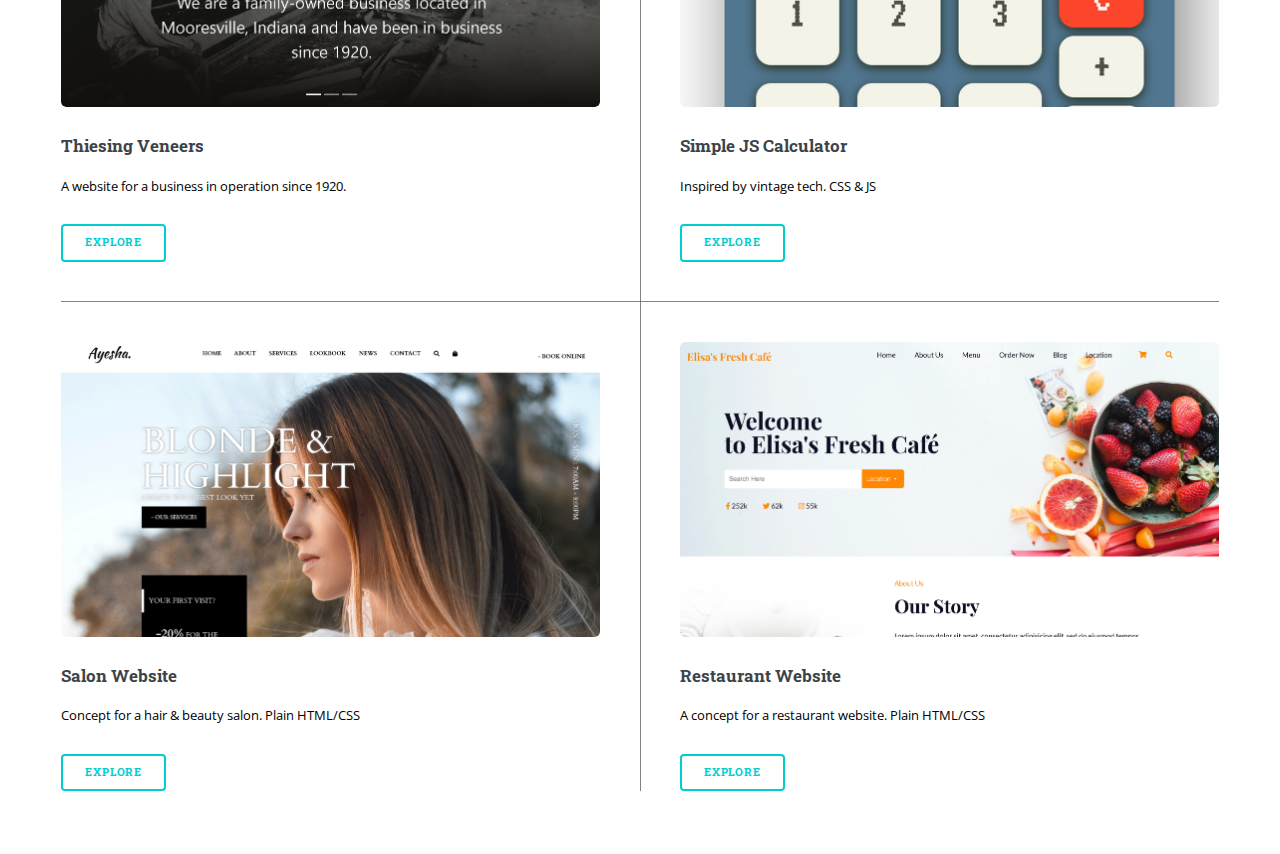
==== commit 860476cc: "update index.html" ====
--- a/index.html
+++ b/index.html
@@ -97,7 +97,7 @@
 										<article>
 											<a href="https://codepen.io/mviolet/full/dyppQvy" target="_blank" class="image"><img src="images/calc.png" alt="" /></a>
 											<h3>Simple JS Calculator</h3>
-											<p>Inspired by vintage tech - in CSS and vanilla JS</p>
+											<p>Inspired by vintage tech. CSS & JS</p>
 											<ul class="actions">
 												<li><a href="https://codepen.io/mviolet/full/dyppQvy" target="_blank" class="button">Explore</a></li>
 											</ul>
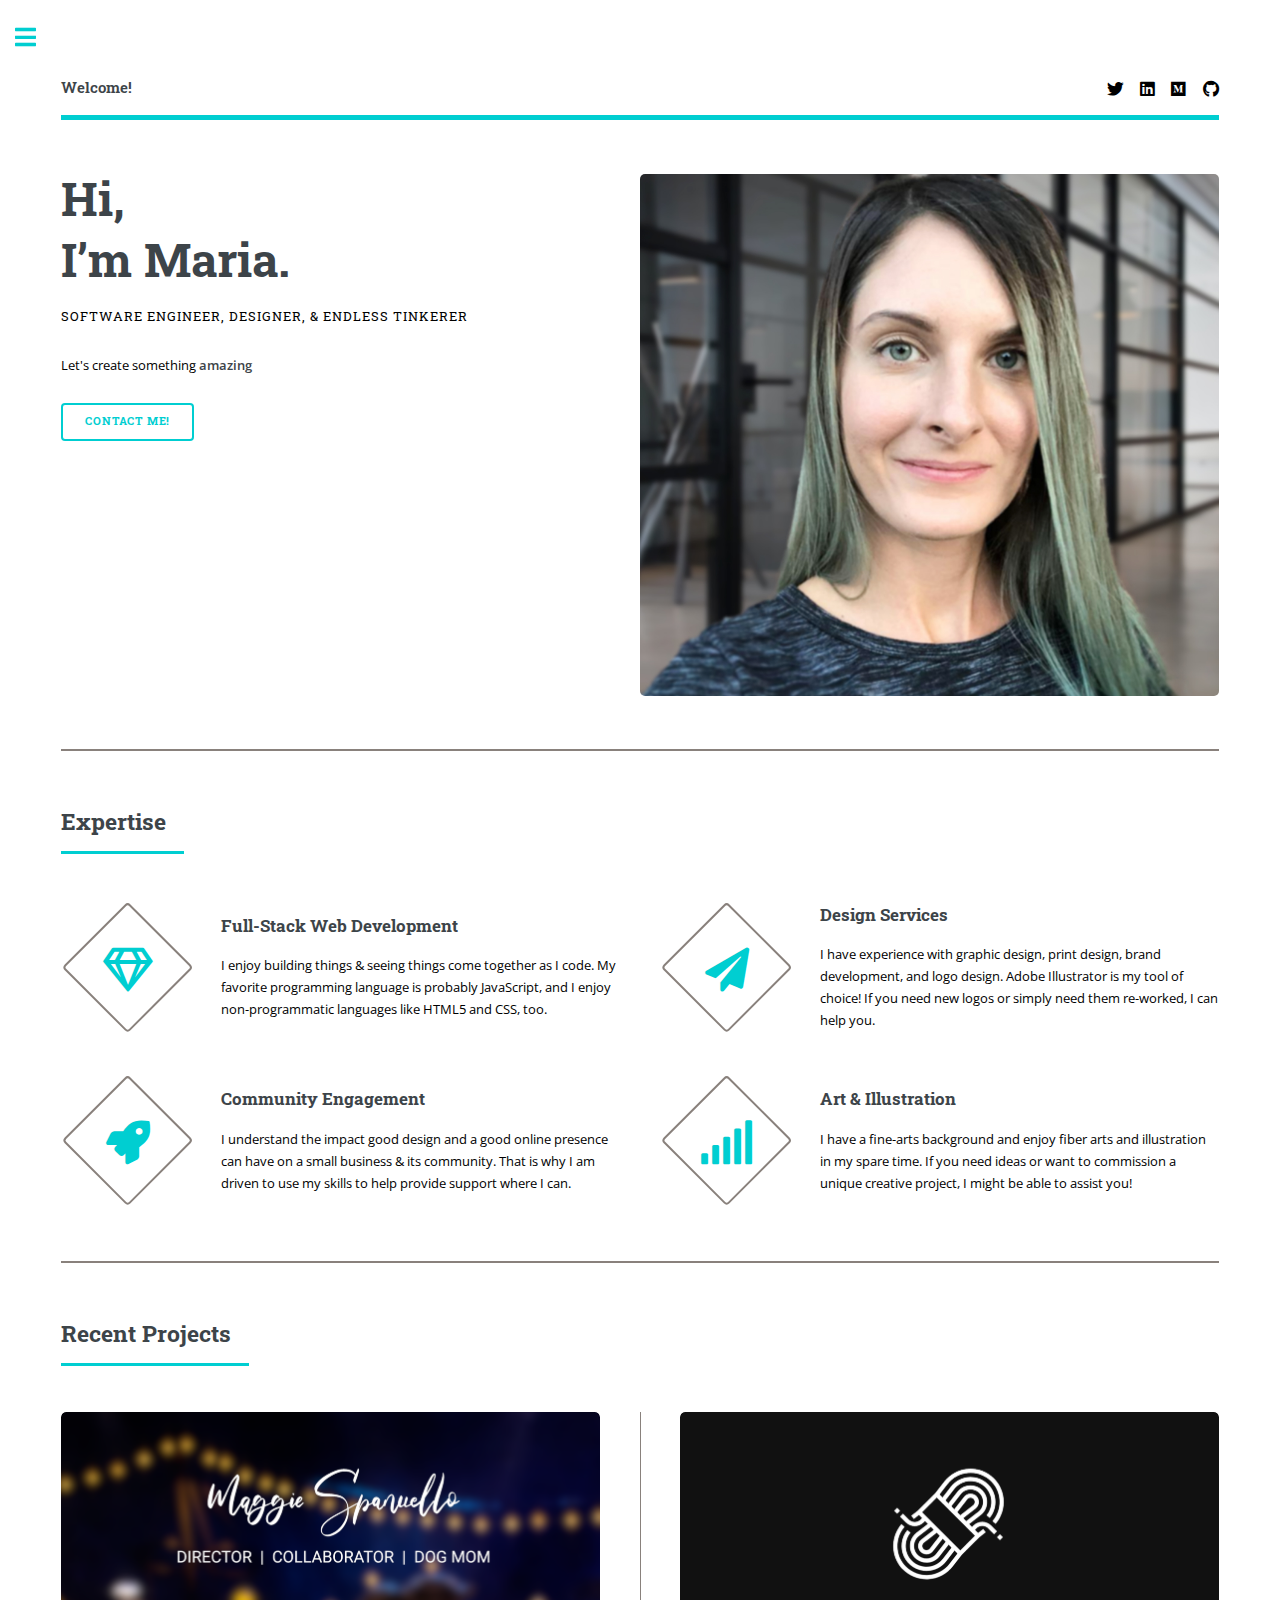
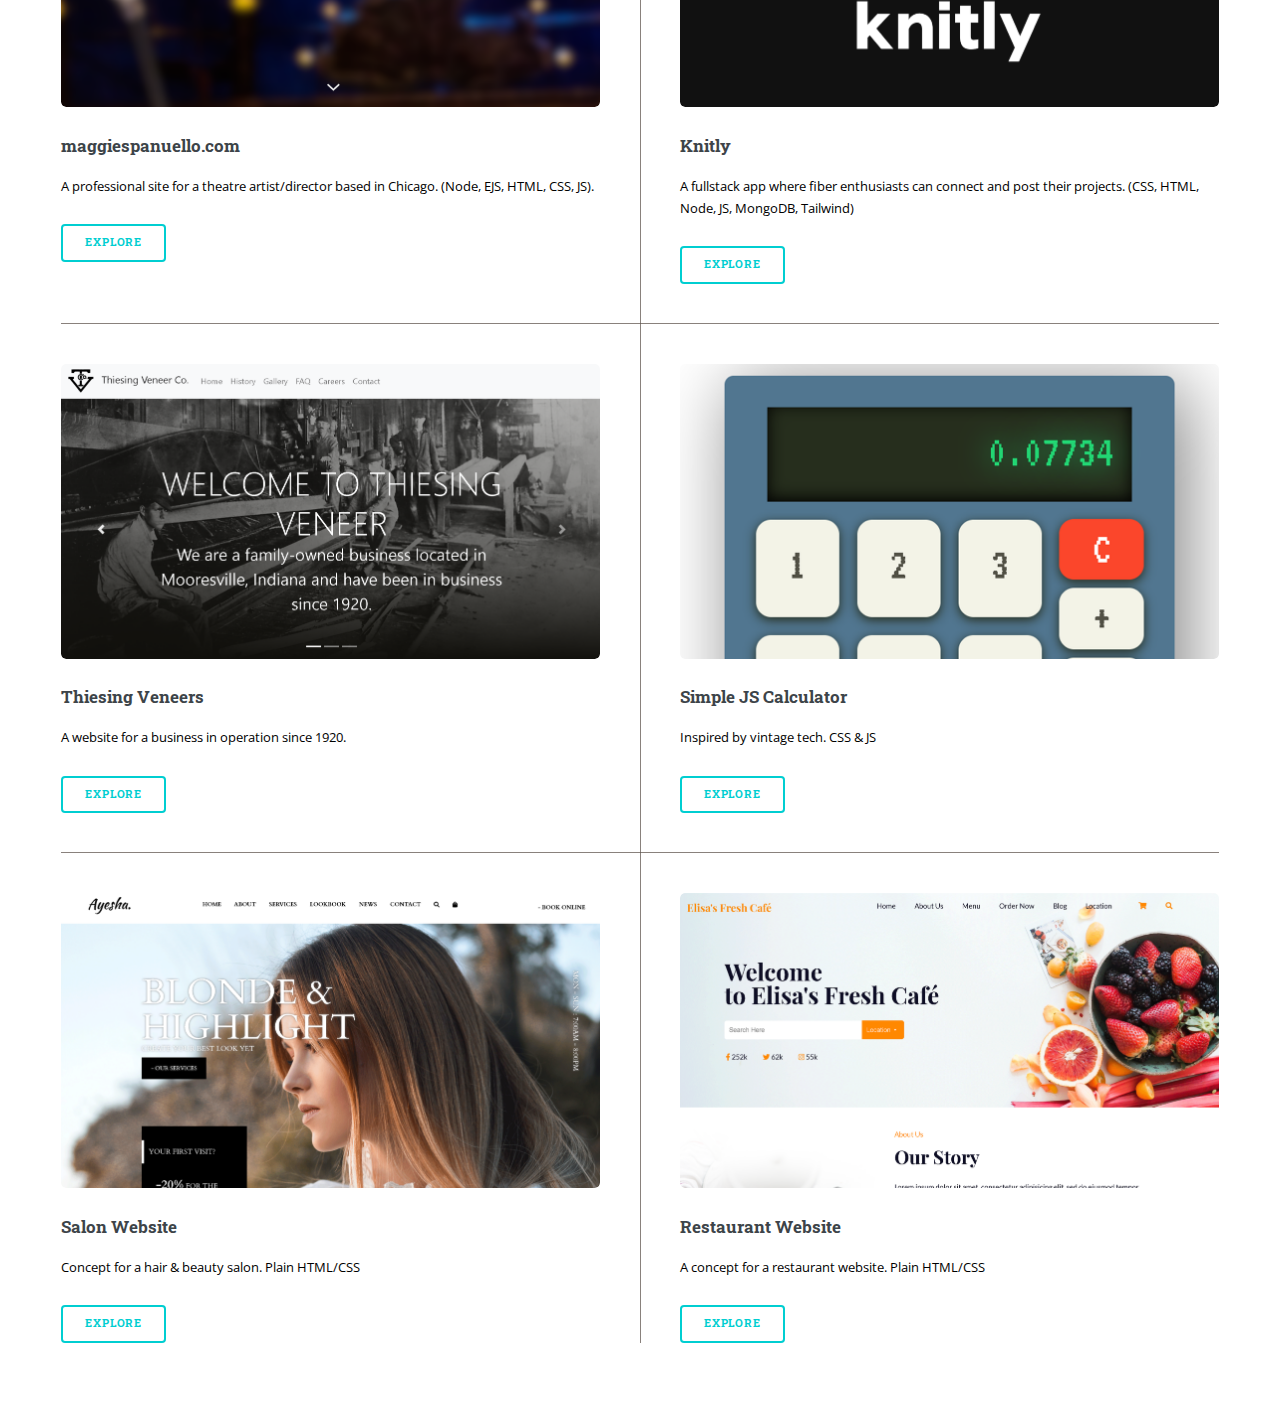
==== commit 33fb8065: "update index" ====
--- a/index.html
+++ b/index.html
@@ -87,11 +87,27 @@
 									</header>
 									<div class="posts">
 										<article>
-											<a href="https://mviolet.github.io/Thiesing/" target="_blank" class="image"><img src="images/thiesing.png" alt="" /></a>
+											<a href="https://maggiespanuello.com" target="_blank" class="image"><img src="images/spanuello.png" alt="spanuello site image" /></a>
+											<h3>maggiespanuello.com</h3>
+											<p>A professional site for a theatre artist/director based in Chicago. (Node, EJS, HTML, CSS, JS).</p>
+											<ul class="actions">
+												<li><a href="https://maggiespanuello.com" target="_blank" class="button">Explore</a></li>
+											</ul>
+										</article>
+										<article>
+											<a href="https://knitly.herokuapp.com/" target="_blank" class="image"><img src="images\knitly.png" alt="knitly logo" /></a>
+											<h3>Knitly</h3>
+											<p>A fullstack app where fiber enthusiasts can connect and post their projects. (CSS, HTML, Node, JS, MongoDB, Tailwind)</p>
+											<ul class="actions">
+												<li><a href="https://github.com/mViolet/social-media" target="_blank" class="button">Explore</a></li>
+											</ul>
+										</article>
+										<article>
+											<a href="http://www.thiesingveneer.com/" target="_blank" class="image"><img src="images/thiesing.png" alt="" /></a>
 											<h3>Thiesing Veneers</h3>
 											<p>A website for a business in operation since 1920.</p>
 											<ul class="actions">
-												<li><a href="https://mviolet.github.io/Thiesing/" target="_blank" class="button">Explore</a></li>
+												<li><a href="http://www.thiesingveneer.com/" target="_blank" class="button">Explore</a></li>
 											</ul>
 										</article>
 										<article>
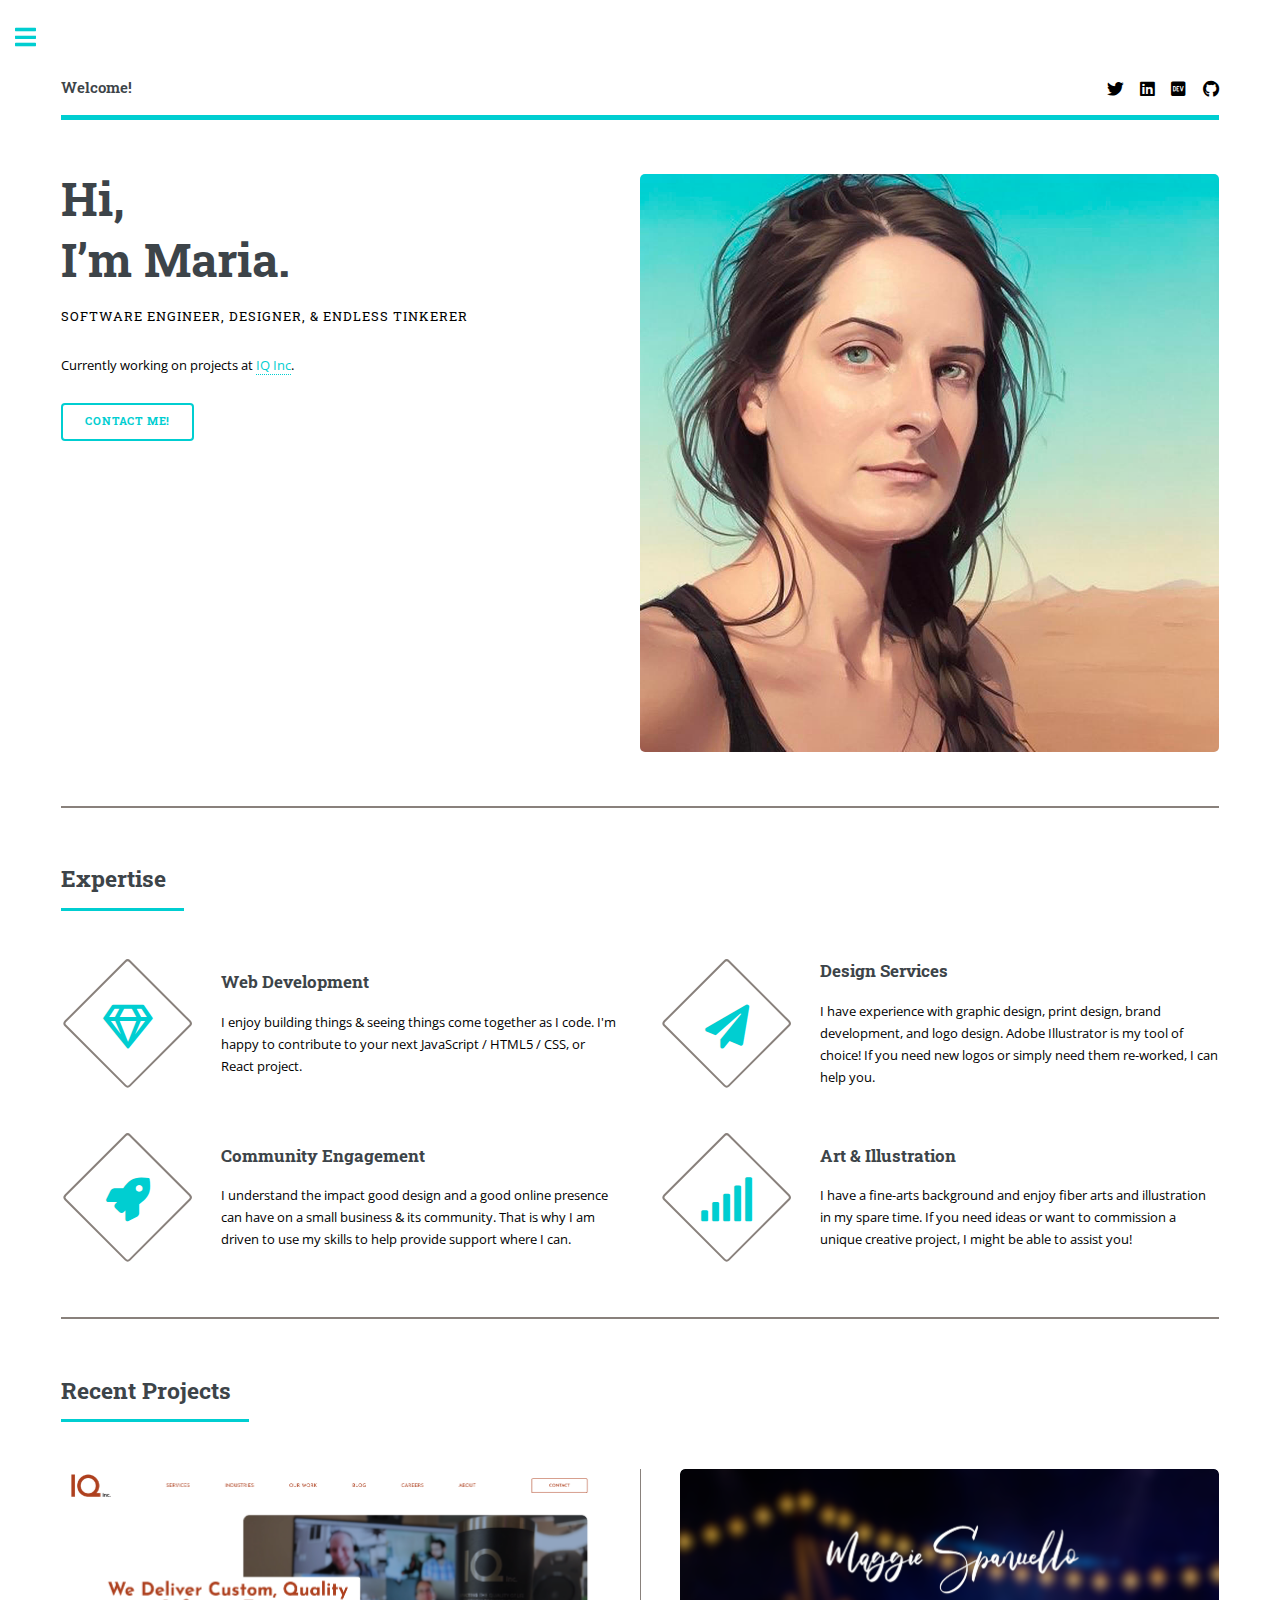
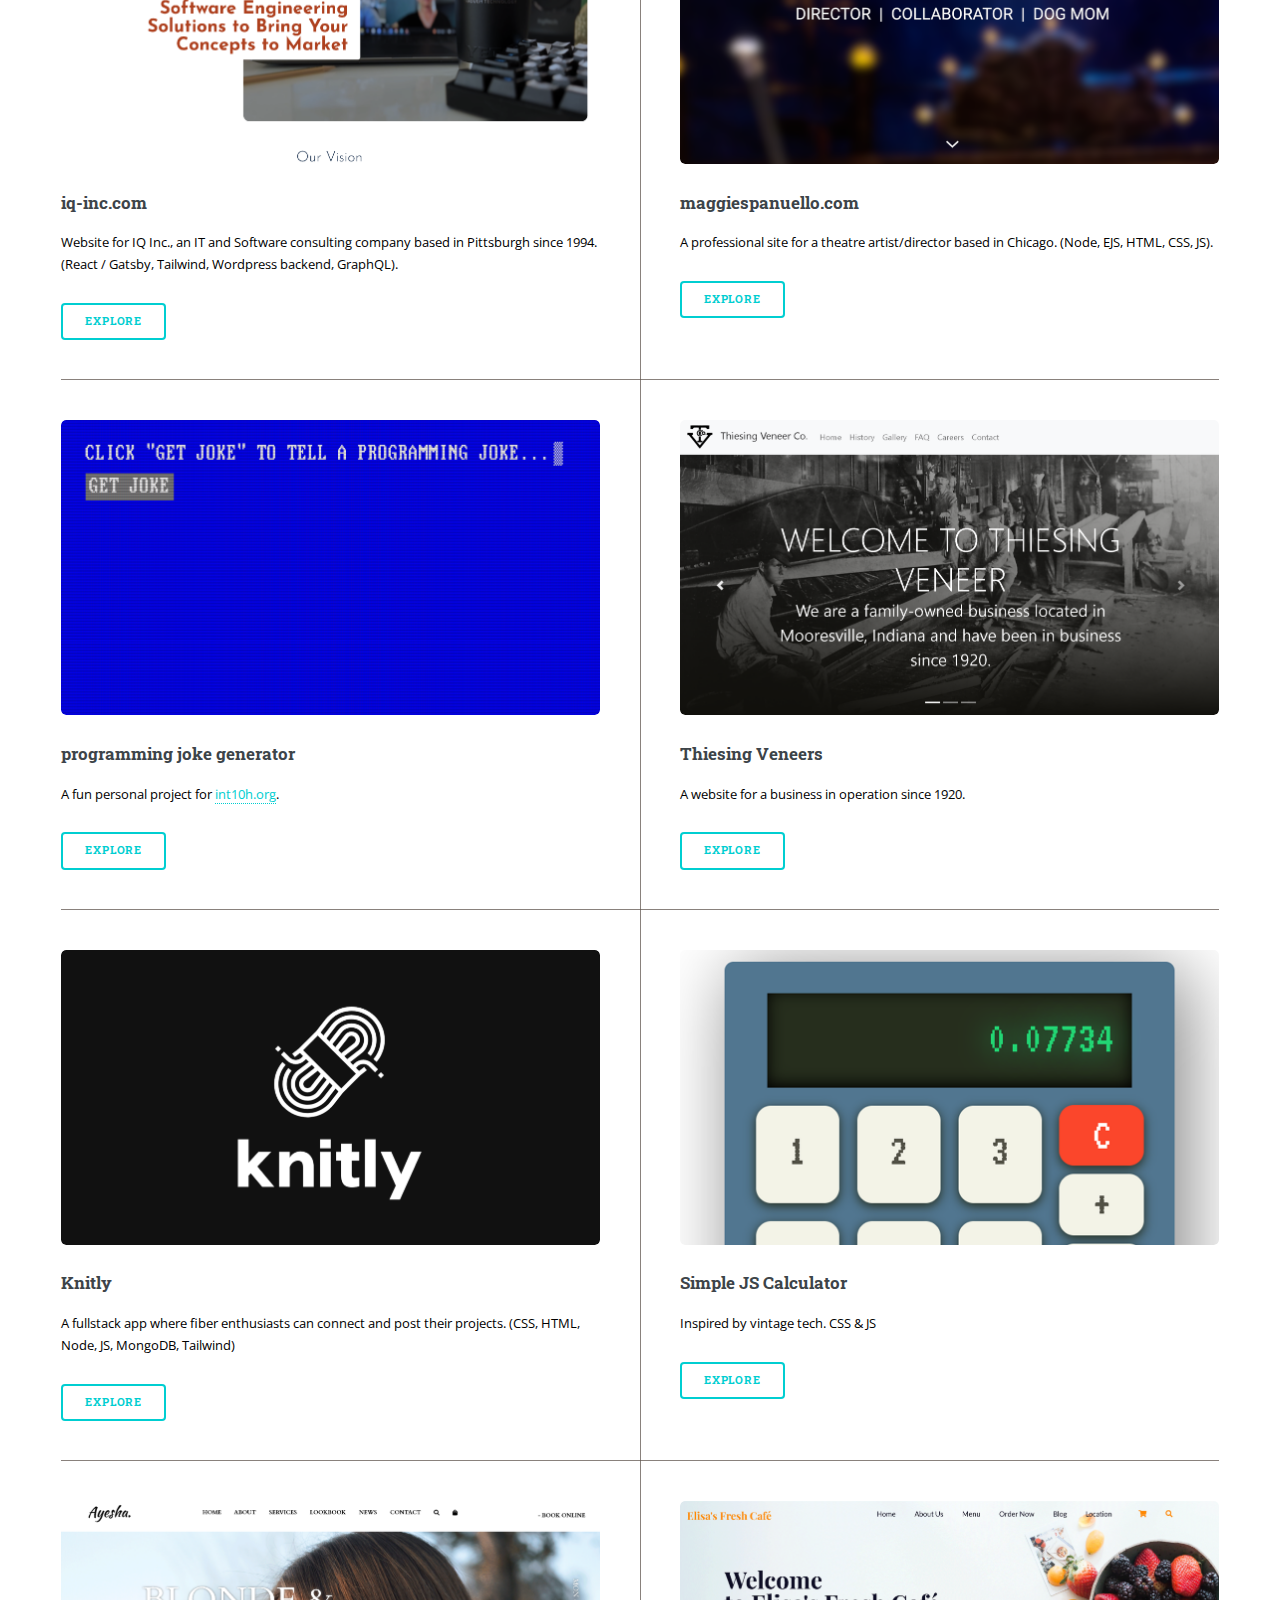
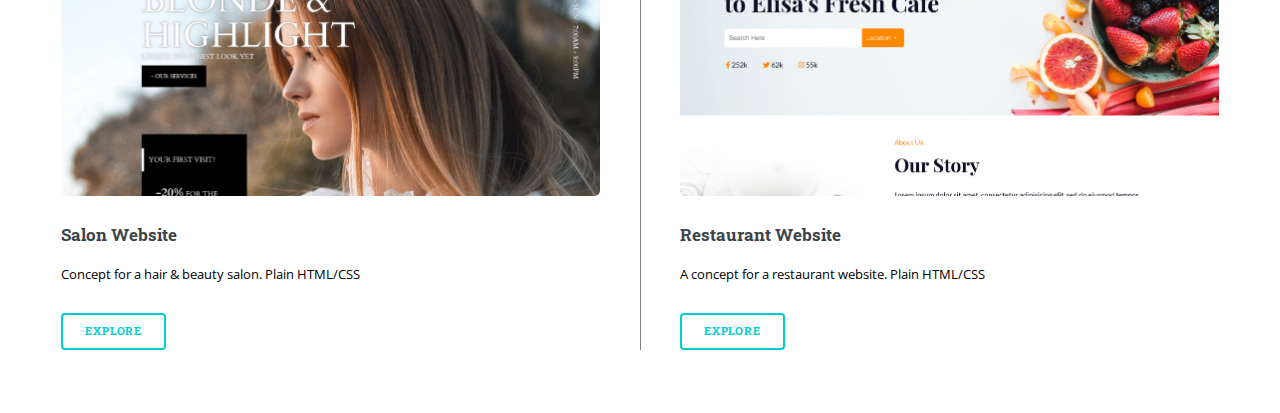
==== commit 7851b070: "update photo and experience" ====
--- a/index.html
+++ b/index.html
@@ -19,10 +19,10 @@
 								<header id="header">
 									<a href="index.html" class="logo"><strong>Welcome!</strong></a>
 									<ul class="icons">
-										<li><a href="https://twitter.com/BelanCrawford" target="_blank" class="icon brands fa-twitter"><span class="label">Twitter</span></a></li>
-										<li><a href="https://www.linkedin.com/in/maria-belan-crawford-370a8144/" target="_blank" class="icon brands fa-linkedin"><span class="label">LinkedIn</span></a></li>
-										<li><a href="https://medium.com/@maria-codes" target="_blank" class="icon brands fa-medium"><span class="label">Medium</span></a></li>
-										<li><a href="https://github.com/mViolet" target="_blank" class="icon brands fa-github"><span class="label">Github</span></a></li>
+										<li><a href="https://twitter.com/BelanCrawford" target="_blank" class="icon brands fa-twitter"><span class="label">twitter</span></a></li>
+										<li><a href="https://www.linkedin.com/in/maria-belan-crawford-370a8144/" target="_blank" class="icon brands fa-linkedin"><span class="label">linkedIn</span></a></li>
+										<li><a href="https://medium.com/@maria-codes" target="_blank" class="icon brands fa-dev"><span class="label">dev.to</span></a></li>
+										<li><a href="https://github.com/mViolet" target="_blank" class="icon brands fa-github"><span class="label">github</span></a></li>
 									</ul>
 								</header>
 
@@ -33,13 +33,13 @@
 											<h1>Hi, <br> I’m Maria.<br></h1>
 											<p>Software engineer, designer, & endless tinkerer</p>
 										</header>
-										<p>Let's create something <strong>amazing</strong></p>
+										<p>Currently working on projects at <a href="https://iq-inc.com" target="_blank">IQ Inc</a>.</p>
 										<ul class="actions">
 											<li><a href="mailto:belancrawford@icloud.com" class="button big">Contact Me!</a></li>
 										</ul>
 									</div>
 									<span class="image object">
-										<img src="images/portrait.jpg" alt="" />
+										<img src="images/ai-portrait.jpg" alt="maria belan-crawford" />
 									</span>
 								</section>
 
@@ -52,8 +52,8 @@
 										<article>
 											<span class="icon fa-gem"></span>
 											<div class="content">
-												<h3>Full-Stack Web Development</h3>
-												<p>I enjoy building things & seeing things come together as I code. My favorite programming language is probably JavaScript, and I enjoy non-programmatic languages like HTML5 and CSS, too.</p>
+												<h3>Web Development</h3>
+												<p>I enjoy building things & seeing things come together as I code. I'm happy to contribute to your next JavaScript / HTML5 / CSS, or React project.</p>
 											</div>
 										</article>
 										<article>
@@ -87,6 +87,14 @@
 									</header>
 									<div class="posts">
 										<article>
+											<a href="https://iq-inc.com" target="_blank" class="image"><img src="images/iq-inc.png" alt="iq-inc site image" /></a>
+											<h3>iq-inc.com</h3>
+											<p>Website for IQ Inc., an IT and Software consulting company based in Pittsburgh since 1994. (React / Gatsby, Tailwind, Wordpress backend, GraphQL).</p>
+											<ul class="actions">
+												<li><a href="https://iq-inc.com" target="_blank" class="button">Explore</a></li>
+											</ul>
+										</article>
+										<article>
 											<a href="https://maggiespanuello.com" target="_blank" class="image"><img src="images/spanuello.png" alt="spanuello site image" /></a>
 											<h3>maggiespanuello.com</h3>
 											<p>A professional site for a theatre artist/director based in Chicago. (Node, EJS, HTML, CSS, JS).</p>
@@ -95,19 +103,27 @@
 											</ul>
 										</article>
 										<article>
+											<a href="https://programming-joke-generator.netlify.app/" target="_blank" class="image"><img src="images/joke-generator.png" alt="" /></a>
+											<h3>programming joke generator</h3>
+											<p>A fun personal project for <a href="https://int10h.org/oldschool-pc-fonts/showcase/" target="_blank">int10h.org</a>.</p>
+											<ul class="actions">
+												<li><a href="https://programming-joke-generator.netlify.app/" target="_blank" class="button">Explore</a></li>
+											</ul>
+										</article>
+										<article>
+											<a href="http://www.thiesingveneer.com/" target="_blank" class="image"><img src="images/thiesing.png" alt="" /></a>
+											<h3>Thiesing Veneers</h3>
+											<p>A website for a business in operation since 1920.</p>
+											<ul class="actions">
+												<li><a href="http://www.thiesingveneer.com/" target="_blank" class="button">Explore</a></li>
+											</ul>
+										</article>
+										<article>
 											<a href="https://knitly.herokuapp.com/" target="_blank" class="image"><img src="images\knitly.png" alt="knitly logo" /></a>
 											<h3>Knitly</h3>
 											<p>A fullstack app where fiber enthusiasts can connect and post their projects. (CSS, HTML, Node, JS, MongoDB, Tailwind)</p>
 											<ul class="actions">
 												<li><a href="https://github.com/mViolet/social-media" target="_blank" class="button">Explore</a></li>
-											</ul>
-										</article>
-										<article>
-											<a href="http://www.thiesingveneer.com/" target="_blank" class="image"><img src="images/thiesing.png" alt="" /></a>
-											<h3>Thiesing Veneers</h3>
-											<p>A website for a business in operation since 1920.</p>
-											<ul class="actions">
-												<li><a href="http://www.thiesingveneer.com/" target="_blank" class="button">Explore</a></li>
 											</ul>
 										</article>
 										<article>
@@ -152,7 +168,7 @@
 										<li><a href="index.html">Home</a></li>
 										<li><a href="about.html">About</a></li>
 										<li><a href="#projects">Projects</a></li>
-										<li><a href="https://medium.com/@maria-codes">Blog</a></li>
+										<li><a href="https://dev.to/mviolet">Blog</a></li>
 									</ul>
 								</nav>
 
